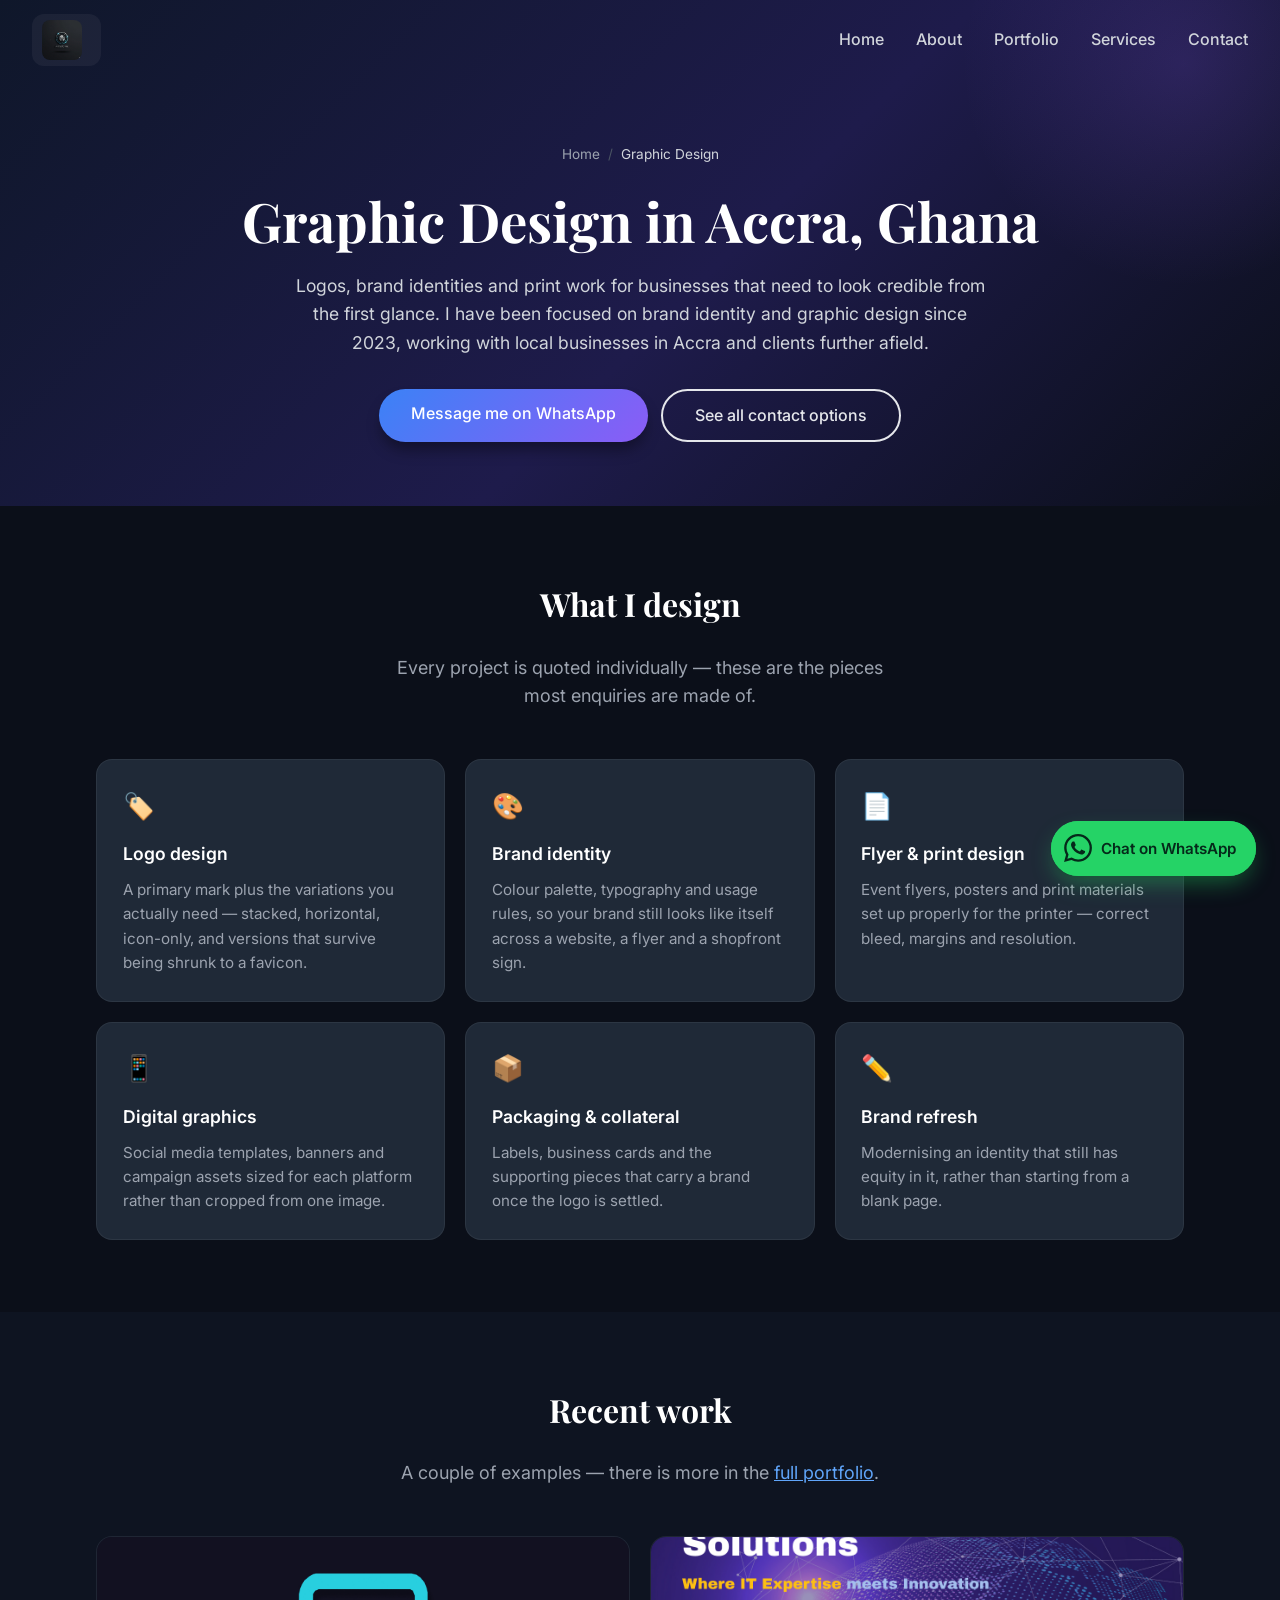
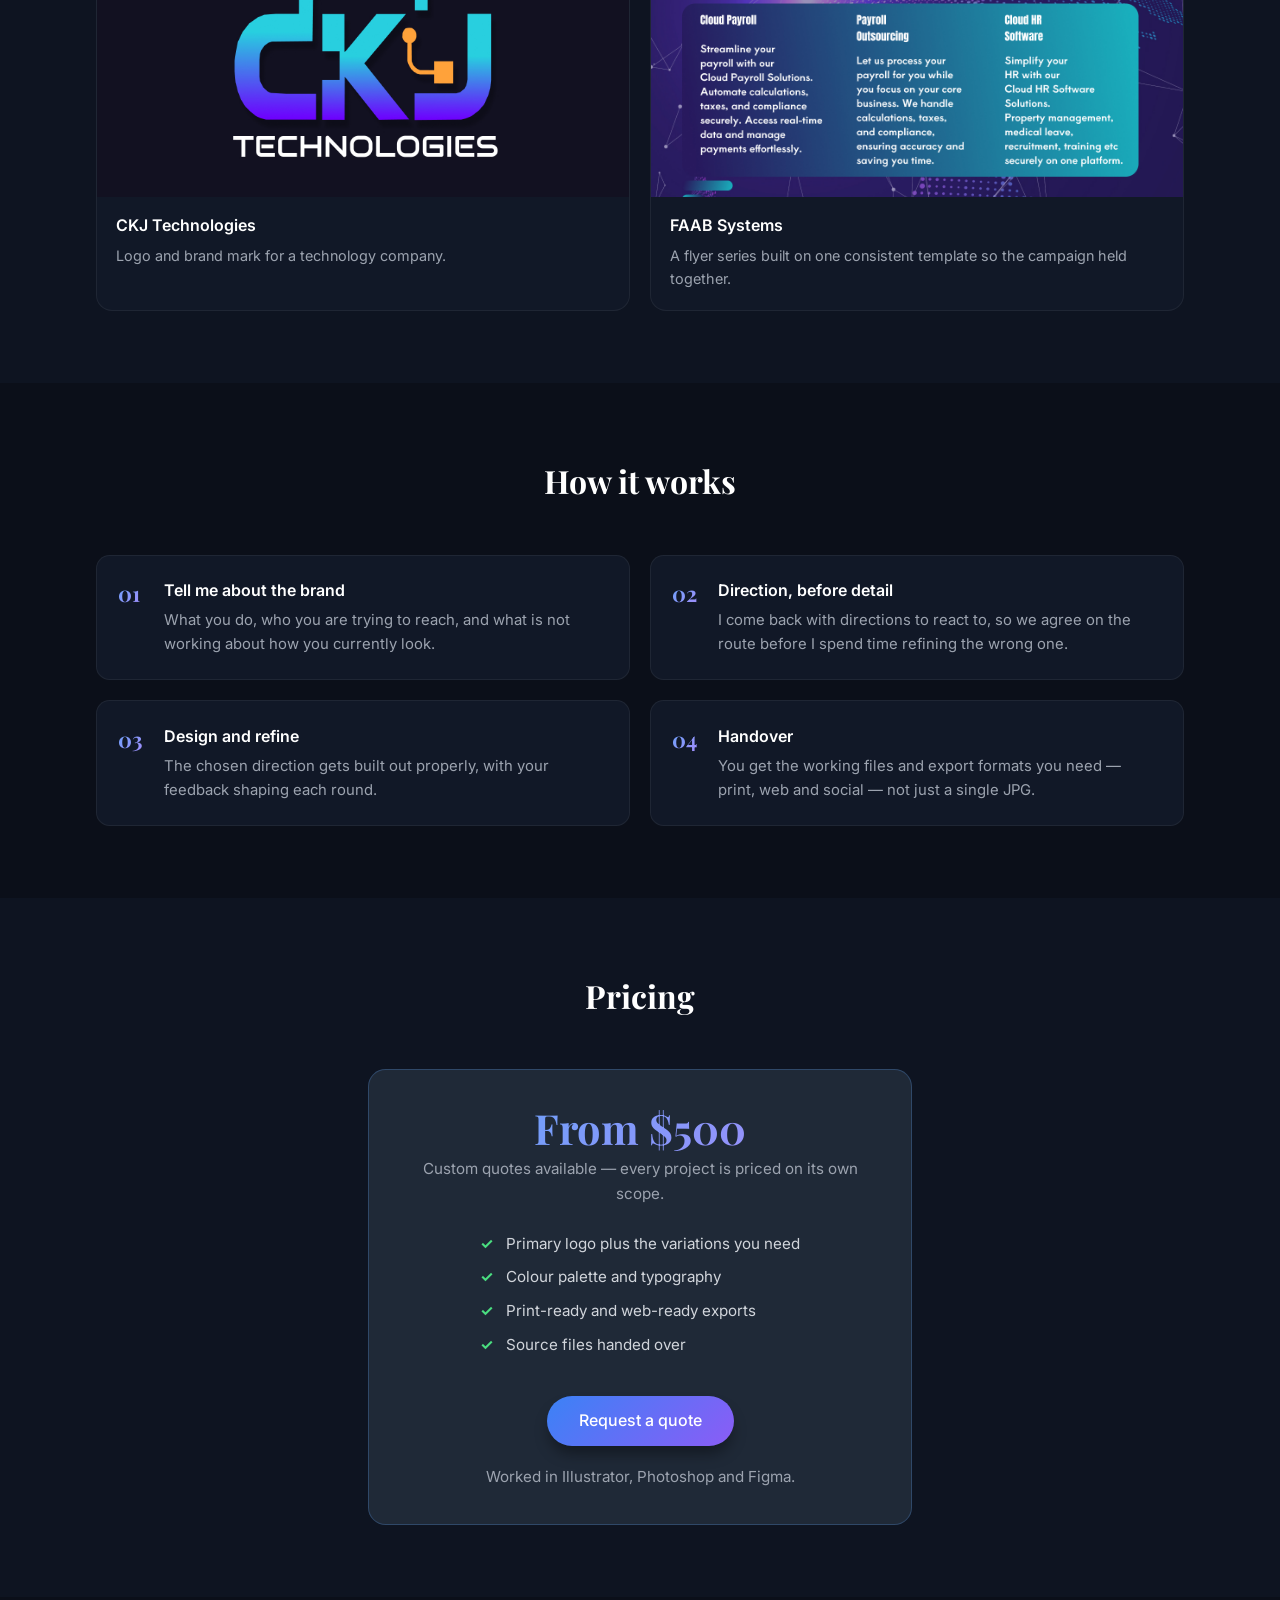
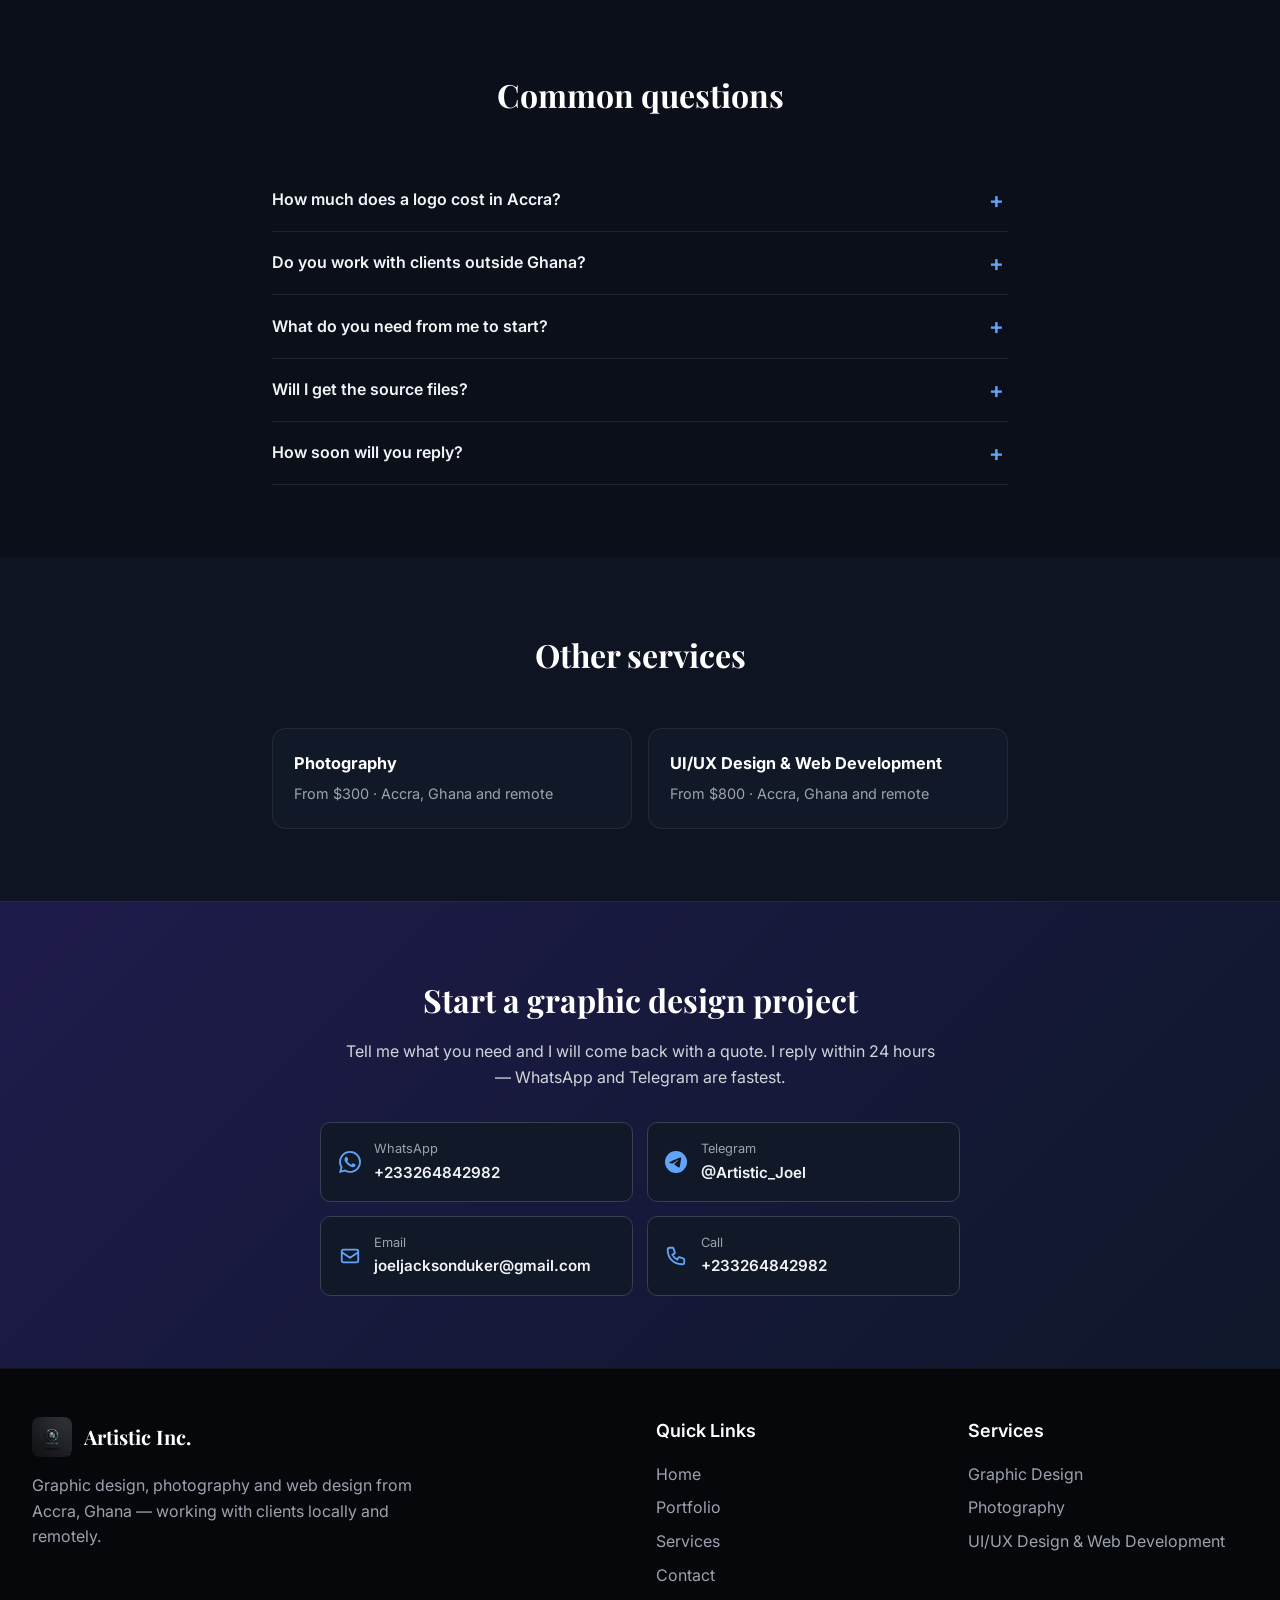
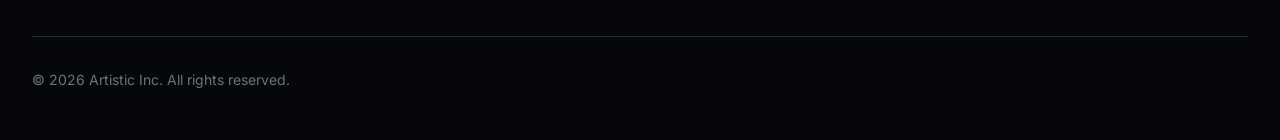
==== graphic-design/index.html @ 51132f39 "Add three service landing pages targeting Accra keywords A single page cannot rank for graphic desig" ====
<!DOCTYPE html>
<html lang="en">
<head>
    <meta charset="UTF-8">
    <meta name="viewport" content="width=device-width, initial-scale=1.0">

    <title>Graphic Designer in Accra, Ghana | Logos &amp; Branding | Artistic Inc.</title>
    <meta name="description" content="Freelance graphic designer in Accra, Ghana. Logo design, brand identity, flyers and digital graphics for businesses. From $500 with custom quotes. Message me on WhatsApp.">
    <meta name="keywords" content="graphic designer Accra, graphic design Ghana, logo design Accra, logo designer Ghana, brand identity Accra, branding agency Ghana, flyer design Accra, print design Ghana, business card design Accra, freelance graphic designer Ghana">
    <meta name="author" content="Joel Duker">
    <meta name="robots" content="index, follow, max-image-preview:large, max-snippet:-1">
    <link rel="canonical" href="https://arttistic.online/graphic-design/">

    <meta name="geo.region" content="GH-AA">
    <meta name="geo.placename" content="Accra, Ghana">
    <meta name="geo.position" content="5.6037;-0.1870">
    <meta name="ICBM" content="5.6037, -0.1870">
    <meta name="theme-color" content="#0f172a">

    <meta property="og:type" content="website">
    <meta property="og:url" content="https://arttistic.online/graphic-design/">
    <meta property="og:title" content="Graphic Designer in Accra, Ghana | Logos &amp; Branding | Artistic Inc.">
    <meta property="og:description" content="Freelance graphic designer in Accra, Ghana. Logo design, brand identity, flyers and digital graphics for businesses. From $500 with custom quotes. Message me on WhatsApp.">
    <meta property="og:image" content="https://arttistic.online/assets/img/CKJ%20Technologies_logo.jpg">
    <meta property="og:site_name" content="Artistic Inc.">
    <meta property="og:locale" content="en_GB">

    <meta name="twitter:card" content="summary_large_image">
    <meta name="twitter:title" content="Graphic Designer in Accra, Ghana | Logos &amp; Branding | Artistic Inc.">
    <meta name="twitter:description" content="Freelance graphic designer in Accra, Ghana. Logo design, brand identity, flyers and digital graphics for businesses. From $500 with custom quotes. Message me on WhatsApp.">
    <meta name="twitter:image" content="https://arttistic.online/assets/img/CKJ%20Technologies_logo.jpg">

    <link rel="icon" type="image/jpeg" href="../assets/img/artistic inc_logo.jpg">
    <link rel="apple-touch-icon" href="../assets/img/artistic inc_logo.jpg">

    <link rel="preconnect" href="https://fonts.googleapis.com">
    <link rel="preconnect" href="https://fonts.gstatic.com" crossorigin>
    <link href="https://fonts.googleapis.com/css2?family=Inter:wght@300;400;500;600;700&family=Playfair+Display:wght@400;500;600;700&display=swap" rel="stylesheet">
    <link rel="stylesheet" href="../css/style.css">
    <link rel="stylesheet" href="../css/service.css">

    <script type="application/ld+json">
{
  "@context": "https://schema.org",
  "@graph": [
    {
      "@type": "Service",
      "@id": "https://arttistic.online/graphic-design/#service",
      "name": "Graphic Design",
      "serviceType": "Graphic design, logo design and brand identity",
      "description": "Freelance graphic designer in Accra, Ghana. Logo design, brand identity, flyers and digital graphics for businesses. From $500 with custom quotes. Message me on WhatsApp.",
      "url": "https://arttistic.online/graphic-design/",
      "image": "https://arttistic.online/assets/img/CKJ%20Technologies_logo.jpg",
      "provider": {
        "@id": "https://arttistic.online/#business"
      },
      "areaServed": [
        {
          "@type": "City",
          "name": "Accra"
        },
        {
          "@type": "Country",
          "name": "Ghana"
        }
      ],
      "availableChannel": {
        "@type": "ServiceChannel",
        "serviceUrl": "https://arttistic.online/graphic-design/",
        "servicePhone": {
          "@type": "ContactPoint",
          "telephone": "+233264842982",
          "contactType": "sales"
        }
      },
      "offers": {
        "@type": "Offer",
        "priceCurrency": "USD",
        "price": "500",
        "priceSpecification": {
          "@type": "PriceSpecification",
          "priceCurrency": "USD",
          "minPrice": "500",
          "description": "Starting price; each project is quoted individually."
        },
        "availability": "https://schema.org/InStock",
        "seller": {
          "@id": "https://arttistic.online/#business"
        }
      }
    },
    {
      "@type": "BreadcrumbList",
      "@id": "https://arttistic.online/graphic-design/#breadcrumb",
      "itemListElement": [
        {
          "@type": "ListItem",
          "position": 1,
          "name": "Home",
          "item": "https://arttistic.online/"
        },
        {
          "@type": "ListItem",
          "position": 2,
          "name": "Graphic Design",
          "item": "https://arttistic.online/graphic-design/"
        }
      ]
    },
    {
      "@type": "FAQPage",
      "@id": "https://arttistic.online/graphic-design/#faq",
      "mainEntity": [
        {
          "@type": "Question",
          "name": "How much does a logo cost in Accra?",
          "acceptedAnswer": {
            "@type": "Answer",
            "text": "Graphic design work starts at $500, and I quote each project individually because a single logo and a full brand identity are very different jobs. Tell me what you need and I will give you a figure before any work starts."
          }
        },
        {
          "@type": "Question",
          "name": "Do you work with clients outside Ghana?",
          "acceptedAnswer": {
            "@type": "Answer",
            "text": "Yes. I am based in Accra and work remotely with clients anywhere — files, calls and feedback all happen online. Most of my communication happens over WhatsApp, Telegram or email."
          }
        },
        {
          "@type": "Question",
          "name": "What do you need from me to start?",
          "acceptedAnswer": {
            "@type": "Answer",
            "text": "A short description of your business, who your customers are, and any examples of work you like or dislike. If you have existing brand materials, send those too. We can talk it through over WhatsApp if writing it out is easier said than done."
          }
        },
        {
          "@type": "Question",
          "name": "Will I get the source files?",
          "acceptedAnswer": {
            "@type": "Answer",
            "text": "Yes. You receive the editable source files along with exports for print, web and social, so you are not locked into coming back to me for every small change."
          }
        },
        {
          "@type": "Question",
          "name": "How soon will you reply?",
          "acceptedAnswer": {
            "@type": "Answer",
            "text": "I reply to enquiries within 24 hours. For anything urgent, WhatsApp or Telegram reaches me faster than email."
          }
        }
      ]
    },
    {
      "@type": "WebPage",
      "@id": "https://arttistic.online/graphic-design/#webpage",
      "url": "https://arttistic.online/graphic-design/",
      "name": "Graphic Designer in Accra, Ghana | Logos & Branding | Artistic Inc.",
      "description": "Freelance graphic designer in Accra, Ghana. Logo design, brand identity, flyers and digital graphics for businesses. From $500 with custom quotes. Message me on WhatsApp.",
      "isPartOf": {
        "@id": "https://arttistic.online/#website"
      },
      "about": {
        "@id": "https://arttistic.online/graphic-design/#service"
      },
      "breadcrumb": {
        "@id": "https://arttistic.online/graphic-design/#breadcrumb"
      },
      "inLanguage": "en"
    }
  ]
}
    </script>
</head>

<body>
    <nav id="navbar" class="navbar">
        <div class="nav-container">
            <div class="nav-content">
                <a href="../" class="nav-logo" style="text-decoration: none;">
                    <div class="logo-icon">
                        <img src="../assets/img/artistic inc_logo.jpg" alt="Artistic Inc. logo - Joel Duker, designer and photographer in Accra" width="48" height="48">
                    </div>
                    <span class="logo-text"></span>
                </a>
                <div class="nav-links">
                    <a href="../" class="nav-link">Home</a>
                    <a href="../#about" class="nav-link">About</a>
                    <a href="../#portfolio" class="nav-link">Portfolio</a>
                    <a href="../#services" class="nav-link">Services</a>
                    <a href="../#contact" class="nav-link">Contact</a>
                </div>
                <button class="mobile-menu-btn" id="mobileMenuBtn" aria-label="Open menu">
                    <span class="hamburger-line"></span>
                    <span class="hamburger-line"></span>
                    <span class="hamburger-line"></span>
                </button>
            </div>
            <div class="mobile-menu" id="mobileMenu">
                <a href="../" class="mobile-nav-link">Home</a>
                <a href="../#about" class="mobile-nav-link">About</a>
                <a href="../#portfolio" class="mobile-nav-link">Portfolio</a>
                <a href="../#services" class="mobile-nav-link">Services</a>
                <a href="../#contact" class="mobile-nav-link">Contact</a>
            </div>
        </div>
    </nav>

    <header class="service-hero">
        <div class="service-hero-inner">
            <ol class="breadcrumb">
                <li><a href="../">Home</a></li>
                <li><span aria-current="page">Graphic Design</span></li>
            </ol>
            <h1>Graphic Design in Accra, Ghana</h1>
            <p class="service-lede">Logos, brand identities and print work for businesses that need to look credible from the first glance. I have been focused on brand identity and graphic design since 2023, working with local businesses in Accra and clients further afield.</p>
            <div class="service-hero-actions">
                <a class="btn-primary" href="https://wa.me/233264842982?text=Hi%20Joel%2C%20I%20saw%20your%20Graphic%20Design%20page%20and%20I%27d%20like%20to%20discuss%20a%20project." target="_blank" rel="noopener">Message me on WhatsApp</a>
                <a class="btn-secondary" href="../#contact">See all contact options</a>
            </div>
        </div>
    </header>

    <section class="service-section">
        <div class="service-inner">
            <div class="section-header">
                <h2 class="section-title">What I design</h2>
                <p class="section-description">Every project is quoted individually &mdash; these are the pieces most enquiries are made of.</p>
            </div>
            <div class="offer-grid">
                <div class="offer-card">
                    <span class="offer-icon" aria-hidden="true">🏷️</span>
                    <h3>Logo design</h3>
                    <p>A primary mark plus the variations you actually need — stacked, horizontal, icon-only, and versions that survive being shrunk to a favicon.</p>
                </div>
                <div class="offer-card">
                    <span class="offer-icon" aria-hidden="true">🎨</span>
                    <h3>Brand identity</h3>
                    <p>Colour palette, typography and usage rules, so your brand still looks like itself across a website, a flyer and a shopfront sign.</p>
                </div>
                <div class="offer-card">
                    <span class="offer-icon" aria-hidden="true">📄</span>
                    <h3>Flyer &amp; print design</h3>
                    <p>Event flyers, posters and print materials set up properly for the printer — correct bleed, margins and resolution.</p>
                </div>
                <div class="offer-card">
                    <span class="offer-icon" aria-hidden="true">📱</span>
                    <h3>Digital graphics</h3>
                    <p>Social media templates, banners and campaign assets sized for each platform rather than cropped from one image.</p>
                </div>
                <div class="offer-card">
                    <span class="offer-icon" aria-hidden="true">📦</span>
                    <h3>Packaging &amp; collateral</h3>
                    <p>Labels, business cards and the supporting pieces that carry a brand once the logo is settled.</p>
                </div>
                <div class="offer-card">
                    <span class="offer-icon" aria-hidden="true">✏️</span>
                    <h3>Brand refresh</h3>
                    <p>Modernising an identity that still has equity in it, rather than starting from a blank page.</p>
                </div>
            </div>
        </div>
    </section>

    <section class="service-section">
        <div class="service-inner">
            <div class="section-header">
                <h2 class="section-title">Recent work</h2>
                <p class="section-description">A couple of examples &mdash; there is more in the <a href="../#portfolio" style="color:#60a5fa;">full portfolio</a>.</p>
            </div>
            <div class="work-grid">
                <figure class="work-item">
                    <img src="../assets/img/CKJ%20Technologies_logo.jpg" alt="CKJ Technologies logo design - brand identity by Artistic Inc., Accra" loading="lazy" decoding="async">
                    <figcaption class="work-caption">
                        <h3>CKJ Technologies</h3>
                        <p>Logo and brand mark for a technology company.</p>
                    </figcaption>
                </figure>
                <figure class="work-item">
                    <img src="../assets/img/FAAB%20Systems%20Flyer%20-%2015.jpg" alt="FAAB Systems flyer design series - print and digital graphic design by Artistic Inc." loading="lazy" decoding="async">
                    <figcaption class="work-caption">
                        <h3>FAAB Systems</h3>
                        <p>A flyer series built on one consistent template so the campaign held together.</p>
                    </figcaption>
                </figure>
            </div>
        </div>
    </section>

    <section class="service-section">
        <div class="service-inner">
            <div class="section-header">
                <h2 class="section-title">How it works</h2>
            </div>
            <ol class="step-list">
                <li>
                    <h3>Tell me about the brand</h3>
                    <p>What you do, who you are trying to reach, and what is not working about how you currently look.</p>
                </li>
                <li>
                    <h3>Direction, before detail</h3>
                    <p>I come back with directions to react to, so we agree on the route before I spend time refining the wrong one.</p>
                </li>
                <li>
                    <h3>Design and refine</h3>
                    <p>The chosen direction gets built out properly, with your feedback shaping each round.</p>
                </li>
                <li>
                    <h3>Handover</h3>
                    <p>You get the working files and export formats you need — print, web and social — not just a single JPG.</p>
                </li>
            </ol>
        </div>
    </section>

    <section class="service-section">
        <div class="service-inner">
            <div class="section-header">
                <h2 class="section-title">Pricing</h2>
            </div>
            <div class="pricing-panel">
                <div class="pricing-amount">From $500</div>
                <p class="pricing-note">Custom quotes available &mdash; every project is priced on its own scope.</p>
                <ul class="pricing-includes">
                    <li>Primary logo plus the variations you need</li>
                    <li>Colour palette and typography</li>
                    <li>Print-ready and web-ready exports</li>
                    <li>Source files handed over</li>
                </ul>
                <div>
                    <a class="btn-primary" href="https://wa.me/233264842982?text=Hi%20Joel%2C%20I%20saw%20your%20Graphic%20Design%20page%20and%20I%27d%20like%20to%20discuss%20a%20project." target="_blank" rel="noopener" style="text-decoration:none; display:inline-block;">Request a quote</a>
                </div>
                <p class="pricing-note" style="margin-top:1.2rem;">Worked in Illustrator, Photoshop and Figma.</p>
            </div>
        </div>
    </section>

    <section class="service-section">
        <div class="service-inner">
            <div class="section-header">
                <h2 class="section-title">Common questions</h2>
            </div>
            <div class="faq-list">
                <details class="faq-item">
                    <summary>How much does a logo cost in Accra?</summary>
                    <div class="faq-answer">Graphic design work starts at $500, and I quote each project individually because a single logo and a full brand identity are very different jobs. Tell me what you need and I will give you a figure before any work starts.</div>
                </details>
                <details class="faq-item">
                    <summary>Do you work with clients outside Ghana?</summary>
                    <div class="faq-answer">Yes. I am based in Accra and work remotely with clients anywhere — files, calls and feedback all happen online. Most of my communication happens over WhatsApp, Telegram or email.</div>
                </details>
                <details class="faq-item">
                    <summary>What do you need from me to start?</summary>
                    <div class="faq-answer">A short description of your business, who your customers are, and any examples of work you like or dislike. If you have existing brand materials, send those too. We can talk it through over WhatsApp if writing it out is easier said than done.</div>
                </details>
                <details class="faq-item">
                    <summary>Will I get the source files?</summary>
                    <div class="faq-answer">Yes. You receive the editable source files along with exports for print, web and social, so you are not locked into coming back to me for every small change.</div>
                </details>
                <details class="faq-item">
                    <summary>How soon will you reply?</summary>
                    <div class="faq-answer">I reply to enquiries within 24 hours. For anything urgent, WhatsApp or Telegram reaches me faster than email.</div>
                </details>
            </div>
        </div>
    </section>

    <section class="service-section">
        <div class="service-inner">
            <div class="section-header">
                <h2 class="section-title">Other services</h2>
            </div>
            <div class="sibling-grid">
                <a class="sibling-card" href="../photography/">
                    <strong>Photography</strong>
                    <span>From $300 &middot; Accra, Ghana and remote</span>
                </a>
                <a class="sibling-card" href="../web-design/">
                    <strong>UI/UX Design & Web Development</strong>
                    <span>From $800 &middot; Accra, Ghana and remote</span>
                </a>
            </div>
        </div>
    </section>

    <section class="cta-band">
        <h2>Start a graphic design project</h2>
        <p>Tell me what you need and I will come back with a quote. I reply within 24 hours &mdash; WhatsApp and Telegram are fastest.</p>
        <div class="cta-methods">
            <a class="cta-method" href="https://wa.me/233264842982?text=Hi%20Joel%2C%20I%20saw%20your%20Graphic%20Design%20page%20and%20I%27d%20like%20to%20discuss%20a%20project." target="_blank" rel="noopener">
                <svg viewBox="0 0 24 24" fill="currentColor" aria-hidden="true"><path d="M17.472 14.382c-.297-.149-1.758-.867-2.03-.967-.273-.099-.471-.148-.67.15-.197.297-.767.966-.94 1.164-.173.199-.347.223-.644.075-.297-.15-1.255-.463-2.39-1.475-.883-.788-1.48-1.761-1.653-2.059-.173-.297-.018-.458.13-.606.134-.133.298-.347.446-.52.15-.174.2-.298.3-.497.099-.198.05-.371-.025-.52-.075-.149-.669-1.612-.916-2.207-.242-.579-.487-.5-.669-.51a12.8 12.8 0 0 0-.57-.01c-.198 0-.52.074-.792.372-.272.297-1.04 1.016-1.04 2.479 0 1.462 1.065 2.875 1.213 3.074.149.198 2.096 3.2 5.077 4.487.709.306 1.262.489 1.694.625.712.227 1.36.195 1.871.118.571-.085 1.758-.719 2.006-1.413.248-.694.248-1.289.173-1.413-.074-.124-.272-.198-.57-.347m-5.421 7.403h-.004a9.87 9.87 0 0 1-5.031-1.378l-.361-.214-3.741.982.998-3.648-.235-.374a9.86 9.86 0 0 1-1.51-5.26c.001-5.45 4.436-9.884 9.888-9.884a9.82 9.82 0 0 1 6.988 2.896 9.83 9.83 0 0 1 2.893 6.994c-.003 5.45-4.437 9.886-9.885 9.886m8.413-18.297A11.82 11.82 0 0 0 12.05 0C5.495 0 .16 5.335.157 11.892c0 2.096.547 4.142 1.588 5.945L.057 24l6.305-1.654a11.88 11.88 0 0 0 5.683 1.448h.005c6.554 0 11.89-5.335 11.893-11.893A11.82 11.82 0 0 0 20.465 3.49"/></svg>
                <div><span>WhatsApp</span><strong>+233264842982</strong></div>
            </a>
            <a class="cta-method" href="https://t.me/Artistic_Joel" target="_blank" rel="noopener">
                <svg viewBox="0 0 24 24" fill="currentColor" aria-hidden="true"><path d="M11.944 0A12 12 0 0 0 0 12a12 12 0 0 0 12 12 12 12 0 0 0 12-12A12 12 0 0 0 12 0a12 12 0 0 0-.056 0zm4.962 7.224c.1-.002.321.023.465.14a.506.506 0 0 1 .171.325c.016.093.036.306.02.472-.18 1.898-.962 6.502-1.36 8.627-.168.9-.499 1.201-.82 1.23-.696.065-1.225-.46-1.9-.902-1.056-.693-1.653-1.124-2.678-1.8-1.185-.78-.417-1.21.258-1.91.177-.184 3.247-2.977 3.307-3.23.007-.032.014-.15-.056-.212s-.174-.041-.249-.024c-.106.024-1.793 1.14-5.061 3.345-.48.33-.913.49-1.302.48-.428-.008-1.252-.241-1.865-.44-.752-.245-1.349-.374-1.297-.789.027-.216.325-.437.893-.663 3.498-1.524 5.83-2.529 6.998-3.014 3.332-1.386 4.025-1.627 4.476-1.635z"/></svg>
                <div><span>Telegram</span><strong>@Artistic_Joel</strong></div>
            </a>
            <a class="cta-method" href="mailto:joeljacksonduker@gmail.com?subject=Graphic%20Design%20enquiry">
                <svg viewBox="0 0 24 24" fill="none" stroke="currentColor" stroke-width="2" aria-hidden="true"><path stroke-linecap="round" stroke-linejoin="round" d="M3 8l9 6 9-6M5 19h14a2 2 0 002-2V7a2 2 0 00-2-2H5a2 2 0 00-2 2v10a2 2 0 002 2z"/></svg>
                <div><span>Email</span><strong>joeljacksonduker@gmail.com</strong></div>
            </a>
            <a class="cta-method" href="tel:+233264842982">
                <svg viewBox="0 0 24 24" fill="none" stroke="currentColor" stroke-width="2" aria-hidden="true"><path stroke-linecap="round" stroke-linejoin="round" d="M3 5a2 2 0 012-2h3.28a1 1 0 01.948.684l1.498 4.493a1 1 0 01-.502 1.21l-2.257 1.13a11.042 11.042 0 005.516 5.516l1.13-2.257a1 1 0 011.21-.502l4.493 1.498a1 1 0 01.684.949V19a2 2 0 01-2 2h-1C9.716 21 3 14.284 3 6V5z"/></svg>
                <div><span>Call</span><strong>+233264842982</strong></div>
            </a>
        </div>
    </section>

    <footer class="footer">
        <div class="footer-container">
            <div class="footer-grid">
                <div class="footer-brand">
                    <div class="footer-logo">
                        <div class="logo-icon">
                            <img src="../assets/img/artistic inc_logo.jpg" alt="Artistic Inc. logo - Joel Duker, designer and photographer in Accra" width="48" height="48">
                        </div>
                        <span class="logo-text">Artistic Inc.</span>
                    </div>
                    <p class="footer-description">
                        Graphic design, photography and web design from Accra, Ghana &mdash; working with clients locally and remotely.
                    </p>
                </div>
                <div class="footer-column">
                    <h3 class="footer-title">Quick Links</h3>
                    <div class="footer-links">
                        <a href="../" class="footer-link">Home</a>
                        <a href="../#portfolio" class="footer-link">Portfolio</a>
                        <a href="../#services" class="footer-link">Services</a>
                        <a href="../#contact" class="footer-link">Contact</a>
                    </div>
                </div>
                <div class="footer-column">
                    <h3 class="footer-title">Services</h3>
                    <div class="footer-links">
                        <a href="../graphic-design/" class="footer-link">Graphic Design</a>
                        <a href="../photography/" class="footer-link">Photography</a>
                        <a href="../web-design/" class="footer-link">UI/UX Design & Web Development</a>
                    </div>
                </div>
            </div>
            <div class="footer-bottom" style="position: relative;">
                <div class="footer-copyright">
                    &copy; <span id="currentYear"></span> Artistic Inc. All rights reserved.
                </div>
                <button id="backToTopBtn" class="back-to-top" aria-label="Back to top">
                    <svg width="24" height="24" fill="none" stroke="currentColor" stroke-width="2" viewBox="0 0 24 24"><path stroke-linecap="round" stroke-linejoin="round" d="M5 15l7-7 7 7"/></svg>
                    <span>Back to Top</span>
                </button>
            </div>
        </div>
    </footer>

    <script src="../js/script.js"></script>

    <!-- Floating WhatsApp enquiry button -->
    <a class="whatsapp-fab"
       href="https://wa.me/233264842982?text=Hi%20Joel%2C%20I%20saw%20your%20Graphic%20Design%20page%20and%20I%27d%20like%20to%20discuss%20a%20project."
       target="_blank" rel="noopener"
       aria-label="Chat with Joel on WhatsApp about a project">
        <svg viewBox="0 0 24 24" fill="currentColor" aria-hidden="true" focusable="false">
            <path d="M17.472 14.382c-.297-.149-1.758-.867-2.03-.967-.273-.099-.471-.148-.67.15-.197.297-.767.966-.94 1.164-.173.199-.347.223-.644.075-.297-.15-1.255-.463-2.39-1.475-.883-.788-1.48-1.761-1.653-2.059-.173-.297-.018-.458.13-.606.134-.133.298-.347.446-.52.15-.174.2-.298.3-.497.099-.198.05-.371-.025-.52-.075-.149-.669-1.612-.916-2.207-.242-.579-.487-.5-.669-.51a12.8 12.8 0 0 0-.57-.01c-.198 0-.52.074-.792.372-.272.297-1.04 1.016-1.04 2.479 0 1.462 1.065 2.875 1.213 3.074.149.198 2.096 3.2 5.077 4.487.709.306 1.262.489 1.694.625.712.227 1.36.195 1.871.118.571-.085 1.758-.719 2.006-1.413.248-.694.248-1.289.173-1.413-.074-.124-.272-.198-.57-.347m-5.421 7.403h-.004a9.87 9.87 0 0 1-5.031-1.378l-.361-.214-3.741.982.998-3.648-.235-.374a9.86 9.86 0 0 1-1.51-5.26c.001-5.45 4.436-9.884 9.888-9.884a9.82 9.82 0 0 1 6.988 2.896 9.83 9.83 0 0 1 2.893 6.994c-.003 5.45-4.437 9.886-9.885 9.886m8.413-18.297A11.82 11.82 0 0 0 12.05 0C5.495 0 .16 5.335.157 11.892c0 2.096.547 4.142 1.588 5.945L.057 24l6.305-1.654a11.88 11.88 0 0 0 5.683 1.448h.005c6.554 0 11.89-5.335 11.893-11.893A11.82 11.82 0 0 0 20.465 3.49"/>
        </svg>
        <span class="whatsapp-fab-label">Chat on WhatsApp</span>
    </a>
</body>
</html>
---- css/style.css ----
/* Reset and Base Styles */
* {
    margin: 0;
    padding: 0;
    box-sizing: border-box;
}

html {
    scroll-behavior: smooth;
}

body {
    font-family: 'Inter', sans-serif;
    line-height: 1.6;
    color: #f3f4f6; /* Light gray text for dark mode */
    background-color: #0b0f19; /* Deep dark blue/gray base */
}

/* Typography */
.font-playfair {
    font-family: 'Playfair Display', serif;
}

/* Utility Classes */
.text-gradient {
    background: linear-gradient(135deg, #60a5fa, #a78bfa); /* Slightly brightened for dark mode */
    -webkit-background-clip: text;
    -webkit-text-fill-color: transparent;
    background-clip: text;
}

.highlight-blue {
    font-weight: 600;
    color: #60a5fa;
}

.highlight-purple {
    font-weight: 600;
    color: #a78bfa;
}

.highlight-indigo {
    font-weight: 600;
    color: #818cf8;
}

/* Buttons */
.btn-primary {
    background: linear-gradient(135deg, #3b82f6, #8b5cf6);
    color: white;
    padding: 12px 32px;
    border-radius: 9999px;
    font-weight: 500;
    border: none;
    cursor: pointer;
    transition: all 0.3s ease;
    box-shadow: 0 10px 15px -3px rgba(0, 0, 0, 0.4);
    text-decoration: none;
    display: inline-block;
    text-align: center;
}

.btn-primary:hover {
    background: linear-gradient(135deg, #60a5fa, #a78bfa);
    transform: scale(1.05);
    box-shadow: 0 20px 25px -5px rgba(59, 130, 246, 0.3); /* Colored glowing shadow */
}

.btn-secondary {
    border: 2px solid #e5e7eb;
    color: #e5e7eb;
    padding: 12px 32px;
    border-radius: 9999px;
    font-weight: 500;
    background: transparent;
    cursor: pointer;
    transition: all 0.3s ease;
    text-decoration: none;
    display: inline-block;
    text-align: center;
}

.btn-secondary:hover {
    background: #e5e7eb;
    color: #0b0f19;
}

.full-width {
    width: 100%;
}

/* Containers */
.section-container {
    max-width: 1280px;
    margin: 0 auto;
    padding: 0 1rem;
}

@media (min-width: 768px) {
    .section-container { padding: 0 1.5rem; }
}
@media (min-width: 1024px) {
    .section-container { padding: 0 2rem; }
}

/* Section Headers */
.section-header {
    text-align: center;
    margin-bottom: 4rem;
    animation: fadeIn 0.6s ease-out;
}

.section-title {
    font-family: 'Playfair Display', serif;
    font-weight: 700;
    font-size: 2.5rem;
    margin-bottom: 1.5rem;
    color: #ffffff;
}

@media (min-width: 768px) {
    .section-title { font-size: 3rem; }
}

.section-description {
    font-size: 1.125rem;
    color: #9ca3af;
    max-width: 32rem;
    margin: 0 auto;
}

/* Navigation */
.navbar {
    position: fixed;
    top: 0;
    left: 0;
    right: 0;
    z-index: 9999;
    transition: all 0.3s ease;
    background: transparent;
}

.navbar.scrolled {
    background: rgba(11, 15, 25, 0.95); /* Dark frosted glass */
    backdrop-filter: blur(10px);
    -webkit-backdrop-filter: blur(10px);
    border-bottom: 1px solid rgba(255, 255, 255, 0.05);
    box-shadow: 0 10px 15px -3px rgba(0, 0, 0, 0.5);
}

.nav-container {
    max-width: 1280px;
    margin: 0 auto;
    padding: 0 1rem;
    position: relative;
}

@media (min-width: 768px) {
    .nav-container { padding: 0 1.5rem; }
}
@media (min-width: 1024px) {
    .nav-container { padding: 0 2rem; }
}

.nav-content {
    display: flex;
    align-items: center;
    justify-content: space-between;
    height: 5rem;
}

/* Logo */
.nav-logo {
    display: flex;
    align-items: center;
    gap: 0.6rem;
    padding: 0.35rem 0.6rem;
    border-radius: 12px;
    background: rgba(255, 255, 255, 0.05); /* Subtle dark mode logo container */
    z-index: 10000;
}

.logo-icon {
    width: 2.5rem;
    height: 2.5rem;
    background: linear-gradient(135deg, #3b82f6, #8b5cf6);
    border-radius: 0.5rem;
    display: flex;
    align-items: center;
    justify-content: center;
    overflow: hidden;
}

.logo-icon img {
    width: 100%;
    height: 100%;
    object-fit: cover;
}

.logo-text {
    font-family: 'Playfair Display', serif;
    font-weight: 700;
    font-size: 1.25rem;
    color: #ffffff;
    white-space: nowrap;
}

.nav-links {
    display: none;
    align-items: center;
    gap: 2rem;
}

@media (min-width: 768px) {
    .nav-links { display: flex; }
}

.nav-link {
    color: #d1d5db;
    font-weight: 500;
    text-decoration: none;
    position: relative;
    transition: color 0.3s ease;
}

.nav-link:hover { color: #60a5fa; }

.nav-link::after {
    content: '';
    position: absolute;
    bottom: -0.25rem;
    left: 0;
    width: 0;
    height: 0.125rem;
    background: linear-gradient(135deg, #3b82f6, #8b5cf6);
    transition: width 0.3s ease;
}

.nav-link:hover::after { width: 100%; }

/* Mobile Menu Button */
.mobile-menu-btn {
    display: flex;
    flex-direction: column;
    justify-content: center;
    align-items: center;
    width: 3rem;
    height: 3rem;
    background: rgba(31, 41, 55, 0.8); /* Dark button */
    border-radius: 0.5rem;
    border: 1px solid rgba(255, 255, 255, 0.1);
    cursor: pointer;
    padding: 0;
    z-index: 10000;
}

@media (min-width: 768px) {
    .mobile-menu-btn { display: none; }
}

.hamburger-line {
    display: block;
    width: 1.5rem;
    height: 0.15rem;
    background: #ffffff; /* White hamburger lines */
    transition: all 0.3s ease;
    margin: 0.2rem 0;
    border-radius: 4px;
}

.mobile-menu-btn.active .hamburger-line:nth-child(1) { transform: rotate(45deg) translate(0.3rem, 0.3rem); }
.mobile-menu-btn.active .hamburger-line:nth-child(2) { opacity: 0; }
.mobile-menu-btn.active .hamburger-line:nth-child(3) { transform: rotate(-45deg) translate(0.3rem, -0.3rem); }

/* Mobile Menu Dropdown */
.mobile-menu {
    display: none;
    position: absolute;
    top: 100%; 
    left: 1rem;
    right: 1rem;
    z-index: 9990;
    padding: 0.5rem 0;
    background: #1f2937; /* Dark dropdown box */
    border-radius: 0.5rem;
    box-shadow: 0 20px 25px -5px rgba(0, 0, 0, 0.5);
    border: 1px solid #374151;
}

.mobile-menu.active {
    display: flex;
    flex-direction: column;
}

.mobile-nav-link {
    display: block;
    width: 100%;
    text-align: center;
    padding: 1.2rem 1rem; 
    color: #f3f4f6;
    text-decoration: none;
    font-weight: 600;
    font-size: 1.1rem;
    transition: all 0.3s ease;
    border-bottom: 1px solid #374151;
}

.mobile-nav-link:last-child { border-bottom: none; }
.mobile-nav-link:hover {
    color: #60a5fa;
    background: rgba(59, 130, 246, 0.1);
}

/* Hero Section */
.hero-section {
    min-height: 100vh;
    display: flex;
    align-items: center;
    justify-content: center;
    position: relative;
    overflow: hidden;
    /* Clear the fixed navbar so the badge is not hidden behind it */
    padding: 6rem 1rem 3rem;
}

/* Darkened Gradient Background */
.hero-bg {
    position: absolute;
    inset: 0;
    background: linear-gradient(135deg, #0f172a 0%, #1e1b4b 50%, #0b0f19 100%);
}

.hero-decoration {
    position: absolute;
    width: 18rem;
    height: 18rem;
    border-radius: 50%;
    mix-blend-mode: screen; /* Changed to screen for dark mode */
    filter: blur(50px);
    opacity: 0.15;
    animation: pulse 4s cubic-bezier(0.4, 0, 0.6, 1) infinite;
}

.hero-decoration-1 {
    top: 5rem;
    left: 2.5rem;
    background: #3b82f6;
}

.hero-decoration-2 {
    bottom: 5rem;
    right: 2.5rem;
    background: #8b5cf6;
}

.hero-container {
    max-width: 1280px;
    margin: 0 auto;
    padding: 0 1rem;
    text-align: center;
    position: relative;
    z-index: 10;
}

@media (min-width: 768px) {
    .hero-container { padding: 0 1.5rem; }
}
@media (min-width: 1024px) {
    .hero-container { padding: 0 2rem; }
}

.hero-content {
    animation: fadeIn 0.8s ease-out;
}

.hero-title {
    font-family: 'Playfair Display', serif;
    font-weight: 700;
    font-size: 2.5rem;
    margin-bottom: 1.5rem;
    color: #ffffff;
    line-height: 1.1;
}

@media (min-width: 768px) {
    .hero-title { font-size: 4.5rem; }
}
@media (min-width: 1024px) {
    .hero-title { font-size: 6rem; }
}

.hero-description {
    font-size: 1.125rem;
    color: #d1d5db; /* Light gray */
    margin-bottom: 2rem;
    max-width: 48rem;
    margin-left: auto;
    margin-right: auto;
    line-height: 1.6;
}

@media (min-width: 768px) {
    .hero-description { font-size: 1.5rem; }
}

.hero-buttons {
    display: flex;
    flex-direction: column;
    gap: 1rem;
    justify-content: center;
    align-items: center;
}

@media (min-width: 640px) {
    .hero-buttons { flex-direction: row; }
}

.scroll-indicator {
    position: absolute;
    bottom: 2rem;
    left: 50%;
    transform: translateX(-50%);
    animation: bounce 2s infinite;
}

.scroll-indicator-inner {
    width: 1.5rem;
    height: 2.5rem;
    border: 2px solid #6b7280;
    border-radius: 9999px;
    display: flex;
    justify-content: center;
}

.scroll-indicator-dot {
    width: 0.25rem;
    height: 0.75rem;
    background: #6b7280;
    border-radius: 9999px;
    margin-top: 0.5rem;
    animation: pulse 2s infinite;
}

/* Portfolio Section */
.portfolio-section {
    padding: 5rem 0;
    background: #111827; /* Alternate dark color */
}

.portfolio-filters {
    display: flex;
    flex-wrap: wrap;
    justify-content: center;
    gap: 1rem;
    margin-bottom: 3rem;
}

.filter-btn {
    padding: 0.75rem 1.5rem;
    border-radius: 9999px;
    font-weight: 500;
    transition: all 0.3s ease;
    cursor: pointer;
    border: 1px solid #374151; /* Dark border */
    background: #1f2937;       /* Dark button */
    color: #d1d5db;
}

.filter-btn:hover,
.filter-btn.active {
    background: linear-gradient(135deg, #3b82f6, #8b5cf6);
    color: white;
    border-color: transparent;
    box-shadow: 0 10px 15px -3px rgba(0, 0, 0, 0.4);
}

.portfolio-grid {
    display: grid;
    grid-template-columns: 1fr;
    gap: 2rem;
}

@media (min-width: 768px) {
    .portfolio-grid { grid-template-columns: repeat(2, 1fr); }
}
@media (min-width: 1024px) {
    .portfolio-grid { grid-template-columns: repeat(3, 1fr); }
}

.portfolio-item {
    background: #1f2937; /* Dark card */
    border-radius: 1rem;
    box-shadow: 0 10px 15px -3px rgba(0, 0, 0, 0.4);
    overflow: hidden;
    transition: all 0.5s ease;
    animation: scaleIn 0.6s ease-out;
    position: relative;
    border: 1px solid rgba(255, 255, 255, 0.05); /* Subtle border edge */
}

.portfolio-item:hover {
    transform: translateY(-0.5rem);
    box-shadow: 0 25px 50px -12px rgba(0, 0, 0, 0.7);
}

.portfolio-image {
    position: relative;
    overflow: hidden;
}

.portfolio-image img {
    width: 100%;
    height: 16rem;
    object-fit: cover;
    transition: transform 0.7s ease;
}

.portfolio-item:hover .portfolio-image img {
    transform: scale(1.1);
}

.portfolio-overlay {
    position: absolute;
    inset: 0;
    background: linear-gradient(135deg, rgba(59, 130, 246, 0.9), rgba(139, 92, 246, 0.9));
    display: flex;
    align-items: center;
    justify-content: center;
    opacity: 0;
    transition: opacity 0.3s ease;
}

.portfolio-item:hover .portfolio-overlay {
    opacity: 1;
}

.portfolio-btn {
    color: white;
    border: 2px solid white;
    padding: 0.5rem 1.5rem;
    border-radius: 9999px;
    font-weight: 500;
    background: transparent;
    cursor: pointer;
    transition: all 0.3s ease;
}

.portfolio-btn:hover {
    background: white;
    color: #3b82f6;
}

.portfolio-badge {
    position: absolute;
    top: 1rem;
    left: 1rem;
    padding: 0.25rem 0.75rem;
    background: rgba(17, 24, 39, 0.85); /* Dark pill */
    backdrop-filter: blur(4px);
    border-radius: 9999px;
    font-size: 0.875rem;
    font-weight: 500;
    color: #f3f4f6;
    border: 1px solid rgba(255, 255, 255, 0.1);
}

.portfolio-content {
    padding: 1.5rem;
}

.portfolio-title {
    font-weight: 600;
    font-size: 1.25rem;
    margin-bottom: 0.5rem;
    color: #ffffff;
    transition: color 0.3s ease;
}

.portfolio-item:hover .portfolio-title {
    color: #60a5fa;
}

.portfolio-description {
    color: #9ca3af;
    line-height: 1.6;
}

/* Services Section */
.services-section {
    padding: 5rem 0;
    background: #0b0f19; /* Main background color */
}

.services-grid {
    display: grid;
    grid-template-columns: 1fr;
    gap: 2rem;
    margin-bottom: 3rem;
}

@media (min-width: 768px) {
    .services-grid { grid-template-columns: repeat(3, 1fr); }
}

.service-card {
    background: #1f2937; /* Dark card */
    border-radius: 1rem;
    box-shadow: 0 10px 15px -3px rgba(0, 0, 0, 0.4);
    border: 1px solid rgba(255, 255, 255, 0.05);
    transition: all 0.5s ease;
    position: relative;
    animation: slideUp 0.6s ease-out;
}

.service-card:hover {
    transform: translateY(-0.5rem);
    box-shadow: 0 25px 50px -12px rgba(0, 0, 0, 0.7);
}

.service-card.popular {
    border: 2px solid #3b82f6;
    transform: scale(1.05);
    background: #111827; /* Slightly darker to contrast border */
}

.popular-badge {
    position: absolute;
    top: -1rem;
    left: 50%;
    transform: translateX(-50%);
    background: linear-gradient(135deg, #3b82f6, #8b5cf6);
    color: white;
    padding: 0.5rem 1rem;
    border-radius: 9999px;
    font-size: 0.875rem;
    font-weight: 500;
    box-shadow: 0 4px 6px rgba(0, 0, 0, 0.3);
}

.service-content {
    padding: 2rem;
}

.service-title {
    font-family: 'Playfair Display', serif;
    font-weight: 700;
    font-size: 1.5rem;
    margin-bottom: 1rem;
    color: #ffffff;
}

.service-description {
    color: #9ca3af;
    margin-bottom: 1.5rem;
    line-height: 1.6;
}

.service-price {
    margin-bottom: 1.5rem;
}

.price {
    font-size: 1.875rem;
    font-weight: 700;
    color: #ffffff;
    margin-bottom: 0.5rem;
}

.price-note {
    font-size: 0.875rem;
    color: #6b7280;
}

.service-features {
    list-style: none;
    margin-bottom: 2rem;
}

.service-features li {
    display: flex;
    align-items: center;
    color: #d1d5db;
    margin-bottom: 0.75rem;
}

.service-features li::before {
    content: '✓';
    color: #34d399; /* Brighter green for dark mode */
    font-weight: bold;
    margin-right: 0.75rem;
    width: 1.25rem;
    height: 1.25rem;
    display: flex;
    align-items: center;
    justify-content: center;
}

.service-btn { width: 100%; }
.services-cta { text-align: center; }
.services-cta p { color: #9ca3af; margin-bottom: 1.5rem; }

/* Skills Section */
.skills-section {
    padding: 5rem 0;
    background: #111827; /* Alternate dark background to split the page nicely */
}

.skills-grid {
    display: grid;
    grid-template-columns: 1fr;
    gap: 1.5rem;
}

@media (min-width: 640px) {
    .skills-grid { grid-template-columns: repeat(2, 1fr); }
}

@media (min-width: 1024px) {
    .skills-grid { grid-template-columns: repeat(4, 1fr); }
}

.skill-card {
    background: #1f2937; /* Dark card */
    border-radius: 1rem;
    padding: 2rem 1.5rem;
    border: 1px solid rgba(255, 255, 255, 0.05);
    transition: all 0.3s ease;
    animation: slideUp 0.6s ease-out;
}

.skill-card:hover {
    transform: translateY(-5px);
    box-shadow: 0 10px 20px rgba(0, 0, 0, 0.4);
    border-color: rgba(96, 165, 250, 0.3); /* Subtle blue glow on hover */
}

.skill-card-title {
    color: #ffffff;
    font-size: 1.125rem;
    font-weight: 600;
    margin-bottom: 1.25rem;
}

.skill-tags {
    display: flex;
    flex-wrap: wrap;
    gap: 0.6rem;
}

.skill-tag {
    background: #111827; /* Inner dark pill */
    color: #d1d5db;
    border: 1px solid #374151;
    padding: 0.4rem 0.8rem;
    border-radius: 0.5rem;
    font-size: 0.85rem;
    font-weight: 500;
    transition: all 0.3s ease;
}

.skill-card:hover .skill-tag {
    border-color: #4b5563; /* Pills light up slightly on card hover */
}

/* Reviews Section */
.reviews-section {
    padding: 5rem 0;
    background: #0b0f19; /* Main background color */
}

.reviews-grid {
    display: grid;
    grid-template-columns: 1fr;
    gap: 2rem;
}

@media (min-width: 768px) {
    .reviews-grid { grid-template-columns: repeat(2, 1fr); }
}

@media (min-width: 1024px) {
    .reviews-grid { grid-template-columns: repeat(3, 1fr); }
}

.review-card {
    background: #1f2937; /* Dark card */
    border-radius: 1rem;
    padding: 2rem;
    border: 1px solid rgba(255, 255, 255, 0.05);
    position: relative;
    transition: all 0.3s ease;
    animation: slideUp 0.6s ease-out;
    overflow: hidden; /* Keeps the giant quote mark contained */
}

.review-card:hover {
    transform: translateY(-5px);
    box-shadow: 0 15px 30px rgba(0, 0, 0, 0.4);
}

.review-stars {
    color: #f59e0b; /* Gold/Orange Stars */
    font-size: 1.25rem;
    margin-bottom: 1.5rem;
    letter-spacing: 2px;
}

.review-header {
    display: flex;
    align-items: center;
    gap: 1rem;
    margin-bottom: 1.5rem;
    position: relative;
    z-index: 2; /* Keeps text above the quote watermark */
}

.reviewer-img {
    width: 3rem;
    height: 3rem;
    border-radius: 50%;
    object-fit: cover;
}

.reviewer-info {
    display: flex;
    flex-direction: column;
}

.reviewer-name {
    color: #ffffff;
    font-weight: 600;
    font-size: 1rem;
}

.reviewer-role {
    color: #9ca3af;
    font-size: 0.85rem;
}

.quote-icon {
    position: absolute;
    right: 0rem;
    top: -1rem;
    font-size: 6rem;
    color: #3b82f6; 
    opacity: 0.1; /* Faded watermark style */
    font-family: 'Playfair Display', serif;
    line-height: 1;
    z-index: 1;
}

.review-text {
    color: #d1d5db;
    font-size: 0.95rem;
    line-height: 1.6;
    position: relative;
    z-index: 2;
}

/* Contact Section */
.contact-section {
    padding: 5rem 0;
    background: #111827; /* Alternate background */
}

.contact-grid {
    display: grid;
    grid-template-columns: 1fr;
    gap: 3rem;
}

@media (min-width: 1024px) {
    .contact-grid { grid-template-columns: repeat(2, 1fr); }
}

.contact-form-container,
.contact-info-container {
    animation: slideUp 0.6s ease-out;
}

.contact-info-container {
    animation-delay: 0.2s;
}

.contact-card {
    background: #1f2937;
    border-radius: 1rem;
    box-shadow: 0 10px 15px -3px rgba(0, 0, 0, 0.4);
    border: 1px solid rgba(255, 255, 255, 0.05);
    padding: 2rem;
}

.contact-card-title {
    font-family: 'Playfair Display', serif;
    font-weight: 700;
    font-size: 1.5rem;
    margin-bottom: 1.5rem;
    color: #ffffff;
}

.contact-form {
    display: flex;
    flex-direction: column;
    gap: 1.5rem;
}

.form-row {
    display: grid;
    grid-template-columns: 1fr;
    gap: 1rem;
}

@media (min-width: 768px) {
    .form-row { grid-template-columns: repeat(2, 1fr); }
}

.form-group {
    display: flex;
    flex-direction: column;
}

.form-group label {
    font-size: 0.875rem;
    font-weight: 500;
    color: #d1d5db;
    margin-bottom: 0.5rem;
}

.form-group input,
.form-group textarea {
    width: 100%;
    padding: 0.75rem 1rem;
    background: #111827; /* Darker inputs */
    border: 1px solid #374151; /* Dark border */
    color: #ffffff;
    border-radius: 0.5rem;
    transition: all 0.3s ease;
    font-size: 1rem;
}

/* Ensure placeholder text is readable */
.form-group input::placeholder, 
.form-group textarea::placeholder {
    color: #6b7280;
}

.form-group input:focus,
.form-group textarea:focus {
    outline: none;
    border-color: #3b82f6;
    box-shadow: 0 0 0 3px rgba(59, 130, 246, 0.2);
}

.form-group textarea {
    resize: none;
    height: 8rem;
}

.contact-intro {
    color: #9ca3af;
    margin-bottom: 2rem;
    line-height: 1.6;
}

.contact-methods {
    display: flex;
    flex-direction: column;
    gap: 1.5rem;
    margin-bottom: 2rem;
}

.contact-method {
    display: flex;
    align-items: center;
    padding: 1rem;
    background: #111827;
    border-radius: 0.5rem;
    border: 1px solid #374151;
    transition: all 0.3s ease;
    text-decoration: none;
    color: inherit;
}

.contact-method:hover {
    background: #1f2937;
    border-color: #60a5fa; /* Glow border on hover */
}

.contact-icon {
    width: 3rem;
    height: 3rem;
    flex-shrink: 0;
    background: linear-gradient(135deg, #3b82f6, #8b5cf6);
    color: white;
    border-radius: 0.5rem;
    display: flex;
    align-items: center;
    justify-content: center;
    margin-right: 1rem;
    transition: transform 0.3s ease;
}

.contact-method:hover .contact-icon {
    transform: scale(1.1);
}

.contact-details {
    flex: 1;
    min-width: 0;
}

.contact-name {
    font-weight: 500;
    color: #ffffff;
    margin-bottom: 0.25rem;
    transition: color 0.3s ease;
}

.contact-method:hover .contact-name {
    color: #60a5fa;
}

.contact-value {
    color: #9ca3af;
    font-size: 0.875rem;
    word-break: break-word; 
}

.response-time {
    padding: 1.5rem;
    background: rgba(59, 130, 246, 0.05); /* Tinted dark background */
    border: 1px solid rgba(59, 130, 246, 0.2);
    border-radius: 0.5rem;
}

.response-time h4 {
    font-weight: 600;
    color: #ffffff;
    margin-bottom: 0.5rem;
}

.response-time p {
    color: #9ca3af;
    font-size: 0.875rem;
    line-height: 1.5;
}

/* Footer */
.footer {
    background: #05070a; /* Deepest black for footer */
    color: white;
    padding: 3rem 0;
    border-top: 1px solid rgba(255, 255, 255, 0.05);
}

.footer-container {
    max-width: 1280px;
    margin: 0 auto;
    padding: 0 1rem;
}

@media (min-width: 768px) {
    .footer-container { padding: 0 1.5rem; }
}
@media (min-width: 1024px) {
    .footer-container { padding: 0 2rem; }
}

.footer-grid {
    display: grid;
    grid-template-columns: 1fr;
    gap: 2rem;
    margin-bottom: 3rem;
}

@media (min-width: 768px) {
    .footer-grid { grid-template-columns: repeat(4, 1fr); }
}

.footer-brand { grid-column: span 1; }
@media (min-width: 768px) {
    .footer-brand { grid-column: span 2; }
}

.footer-logo {
    display: flex;
    align-items: center;
    gap: 0.75rem;
    margin-bottom: 1rem;
}

.footer-description {
    color: #9ca3af;
    line-height: 1.6;
    max-width: 24rem;
}

.footer-column {
    display: flex;
    flex-direction: column;
}

.footer-title {
    font-weight: 600;
    font-size: 1.125rem;
    margin-bottom: 1rem;
    color: #ffffff;
}

.footer-links {
    display: flex;
    flex-direction: column;
    gap: 0.5rem;
}

.footer-link {
    color: #9ca3af;
    text-decoration: none;
    transition: color 0.3s ease;
}

.footer-link:hover { color: #60a5fa; }
.footer-service { color: #9ca3af; margin-bottom: 0.5rem; }

.footer-bottom {
    border-top: 1px solid #1f2937;
    padding-top: 2rem;
    display: flex;
    flex-direction: column;
    align-items: center;
    gap: 1rem;
}

@media (min-width: 768px) {
    .footer-bottom {
        flex-direction: row;
        justify-content: space-between;
    }
}

.footer-copyright {
    color: #6b7280;
    font-size: 0.875rem;
    text-align: center;
}

.footer-legal {
    display: flex;
    gap: 1.5rem;
}

.footer-legal-link {
    color: #6b7280;
    text-decoration: none;
    font-size: 0.875rem;
    transition: color 0.3s ease;
}

.footer-legal-link:hover { color: #ffffff; }

/* Animations */
@keyframes fadeIn {
    from { opacity: 0; transform: translateY(20px); }
    to { opacity: 1; transform: translateY(0); }
}

@keyframes scaleIn {
    from { transform: scale(0.95); opacity: 0; }
    to { transform: scale(1); opacity: 1; }
}

@keyframes slideUp {
    from { transform: translateY(40px); opacity: 0; }
    to { transform: translateY(0); opacity: 1; }
}

@keyframes pulse {
    0%, 100% { opacity: 0.15; }
    50% { opacity: 0.05; }
}

@keyframes bounce {
    0%, 20%, 53%, 80%, 100% { transform: translate3d(-50%, 0, 0); }
    40%, 43% { transform: translate3d(-50%, -30px, 0); }
    70% { transform: translate3d(-50%, -15px, 0); }
    90% { transform: translate3d(-50%, -4px, 0); }
}

/* Portfolio Filter Animation */
.portfolio-item.hidden {
    opacity: 0;
    transform: scale(0.8);
    transition: all 0.3s ease;
    display: none;
}

.portfolio-item.visible {
    opacity: 1;
    transform: scale(1);
    transition: all 0.3s ease;
    display: block;
}

/* Responsive Overrides Fallback */
@media (max-width: 767px) {
    .hero-buttons { flex-direction: column; }
    .services-grid, .skills-grid, .reviews-grid, .portfolio-grid, .contact-grid { 
        grid-template-columns: 1fr; 
    }
    
    .footer-grid {
        grid-template-columns: 1fr;
        text-align: center;
    }
    .footer-logo { justify-content: center; }
    .footer-description { margin: 0 auto; }
}



/* ========================================= */
/* --- NEW SECTION: ABOUT ME --- */
/* ========================================= */
.about-section {
    padding: 5rem 0;
    background: #111827; /* Alternates from the Hero section */
}

.about-grid {
    display: grid;
    grid-template-columns: 1fr;
    gap: 4rem;
    align-items: center;
}

@media (min-width: 1024px) {
    .about-grid {
        grid-template-columns: 1fr 1fr;
        gap: 5rem;
    }
}

/* Image styling with glowing background */
.about-image-wrapper {
    position: relative;
    border-radius: 1rem;
    z-index: 1;
    animation: scaleIn 0.8s ease-out;
}

.about-image-wrapper::before {
    content: '';
    position: absolute;
    inset: -15px;
    background: linear-gradient(135deg, #3b82f6, #8b5cf6);
    border-radius: 1.5rem;
    z-index: -1;
    opacity: 0.25;
    filter: blur(20px);
}

.about-image {
    width: 100%;
    height: auto;
    border-radius: 1rem;
    box-shadow: 0 20px 25px -5px rgba(0, 0, 0, 0.6);
    border: 1px solid rgba(255, 255, 255, 0.1);
    object-fit: cover;
    aspect-ratio: 4/5; /* Keeps the image looking like a nice portrait */
}

/* Floating Experience Badge */
.experience-badge {
    position: absolute;
    bottom: -2rem;
    right: -1rem;
    background: #1f2937; /* Dark card */
    border: 1px solid rgba(255, 255, 255, 0.1);
    padding: 1.5rem 2rem;
    border-radius: 1rem;
    box-shadow: 0 15px 30px rgba(0, 0, 0, 0.5);
    text-align: center;
    animation: slideUp 0.6s ease-out 0.4s backwards;
}

@media (min-width: 768px) {
    .experience-badge {
        right: -2rem;
    }
}

.exp-number {
    display: block;
    font-size: 2.5rem;
    font-weight: 700;
    color: #ffffff;
    line-height: 1;
    margin-bottom: 0.25rem;
}

.exp-text {
    font-size: 0.85rem;
    color: #9ca3af;
    text-transform: uppercase;
    letter-spacing: 1px;
    font-weight: 600;
}

/* Text Content */
.about-content {
    animation: slideUp 0.8s ease-out;
}

.about-description {
    color: #d1d5db;
    font-size: 1.1rem;
    line-height: 1.8;
    margin-bottom: 2.5rem;
}

/* Info Grid */
.about-info-grid {
    display: grid;
    grid-template-columns: 1fr;
    gap: 1.5rem;
    margin-bottom: 2.5rem;
    padding-bottom: 2.5rem;
    border-bottom: 1px solid rgba(255, 255, 255, 0.05);
}

@media (min-width: 640px) {
    .about-info-grid {
        grid-template-columns: 1fr 1fr;
    }
}

.info-item {
    display: flex;
    flex-direction: column;
    gap: 0.3rem;
}

.info-label {
    color: #9ca3af;
    font-size: 0.85rem;
    font-weight: 600;
    text-transform: uppercase;
    letter-spacing: 1px;
}

.info-value {
    color: #ffffff;
    font-weight: 500;
    font-size: 1.05rem;
}

/* Buttons */
.about-buttons {
    display: flex;
    flex-wrap: wrap;
    gap: 1rem;
}


/* ========================================= */
/* --- NEW FEATURE: AVAILABILITY PILL --- */
/* ========================================= */
.availability-badge {
    display: inline-flex;
    align-items: center;
    gap: 0.5rem;
    padding: 0.5rem 1rem;
    background: rgba(31, 41, 55, 0.6);
    border: 1px solid rgba(255, 255, 255, 0.1);
    border-radius: 9999px;
    font-size: 0.85rem;
    color: #d1d5db;
    margin-bottom: 2rem;
    backdrop-filter: blur(10px);
    animation: fadeIn 0.8s ease-out;
}

@media (max-width: 480px) {
    .availability-badge {
        font-size: 0.72rem;
        padding: 0.4rem 0.8rem;
        margin-bottom: 1.5rem;
    }
}


.pulse-dot {
    width: 8px;
    height: 8px;
    background-color: #34d399; /* Bright green */
    border-radius: 50%;
    box-shadow: 0 0 0 0 rgba(52, 211, 153, 0.7);
    animation: pulse-green 2s infinite;
}

@keyframes pulse-green {
    0% { transform: scale(0.95); box-shadow: 0 0 0 0 rgba(52, 211, 153, 0.7); }
    70% { transform: scale(1); box-shadow: 0 0 0 6px rgba(52, 211, 153, 0); }
    100% { transform: scale(0.95); box-shadow: 0 0 0 0 rgba(52, 211, 153, 0); }
}

/* ========================================= */
/* --- NEW FEATURE: HERO MINI CARDS --- */
/* ========================================= */
.hero-features {
    display: grid;
    grid-template-columns: 1fr;
    gap: 1rem;
    margin-top: 4rem;
    max-width: 800px;
    margin-left: auto;
    margin-right: auto;
    animation: slideUp 0.8s ease-out 0.4s backwards;
}

@media (min-width: 768px) {
    .hero-features {
        grid-template-columns: repeat(3, 1fr);
    }
}

.hero-feature-card {
    background: rgba(17, 24, 39, 0.6);
    backdrop-filter: blur(10px);
    border: 1px solid rgba(255, 255, 255, 0.05);
    padding: 1.25rem;
    border-radius: 1rem;
    display: flex;
    align-items: center;
    gap: 1rem;
    text-align: left;
    transition: all 0.3s ease;
}

.hero-feature-card:hover {
    background: rgba(31, 41, 55, 0.8);
    transform: translateY(-3px);
    border-color: rgba(255, 255, 255, 0.1);
}

.feature-icon {
    font-size: 1.5rem;
    background: rgba(255, 255, 255, 0.05);
    padding: 0.75rem;
    border-radius: 0.5rem;
}

.feature-text h4 {
    color: #ffffff;
    font-size: 0.95rem;
    margin-bottom: 0.2rem;
}

.feature-text p {
    color: #9ca3af;
    font-size: 0.75rem;
}

/* ========================================= */
/* --- NEW FEATURE: TIMELINE / JOURNEY --- */
/* ========================================= */
.journey-section {
    padding: 5rem 0;
    background: #111827;
}

.timeline {
    position: relative;
    max-width: 800px;
    margin: 0 auto;
    padding: 2rem 0;
}

/* The vertical line */
.timeline::before {
    content: '';
    position: absolute;
    top: 0;
    left: 1.5rem;
    height: 100%;
    width: 2px;
    background: rgba(255, 255, 255, 0.1);
}

@media (min-width: 768px) {
    .timeline::before {
        left: 50%;
        transform: translateX(-50%);
    }
}

.timeline-item {
    position: relative;
    margin-bottom: 3rem;
    width: 100%;
    padding-left: 4rem; /* Space for line on mobile */
    animation: slideUp 0.6s ease-out;
}

@media (min-width: 768px) {
    .timeline-item {
        width: 50%;
        padding-left: 0;
        padding-right: 3rem;
    }
    
    /* Alternate sides on desktop */
    .timeline-item:nth-child(even) {
        margin-left: auto;
        padding-right: 0;
        padding-left: 3rem;
    }
}

.timeline-dot {
    position: absolute;
    left: 1.05rem; /* Aligned with line */
    top: 0;
    width: 1rem;
    height: 1rem;
    background: linear-gradient(135deg, #3b82f6, #8b5cf6);
    border-radius: 50%;
    box-shadow: 0 0 10px rgba(96, 165, 250, 0.5);
    z-index: 2;
}

@media (min-width: 768px) {
    .timeline-dot {
        left: auto;
        right: -0.5rem;
    }
    .timeline-item:nth-child(even) .timeline-dot {
        right: auto;
        left: -0.5rem;
    }
}

.timeline-content {
    background: #1f2937;
    border: 1px solid rgba(255, 255, 255, 0.05);
    padding: 2rem;
    border-radius: 1rem;
    transition: all 0.3s ease;
}

.timeline-content:hover {
    transform: translateY(-5px);
    box-shadow: 0 10px 20px rgba(0, 0, 0, 0.4);
    border-color: rgba(96, 165, 250, 0.3);
}

.timeline-date {
    display: inline-block;
    padding: 0.25rem 0.75rem;
    background: rgba(59, 130, 246, 0.1);
    color: #60a5fa;
    border-radius: 9999px;
    font-size: 0.75rem;
    font-weight: 600;
    margin-bottom: 1rem;
}

.timeline-title {
    color: #ffffff;
    font-size: 1.25rem;
    margin-bottom: 0.25rem;
}

.timeline-subtitle {
    display: block;
    color: #9ca3af;
    font-size: 0.85rem;
    margin-bottom: 1rem;
}

/* ========================================= */
/* --- NEW FEATURE: BACK TO TOP BUTTON --- */
/* ========================================= */
.back-to-top {
    display: flex;
    align-items: center;
    gap: 0.5rem;
    background: #1f2937;
    color: #d1d5db;
    border: 1px solid rgba(255, 255, 255, 0.1);
    padding: 0.75rem 1.25rem;
    border-radius: 9999px;
    font-size: 0.85rem;
    font-weight: 500;
    cursor: pointer;
    transition: all 0.3s ease;
    opacity: 0;
    visibility: hidden;
    position: fixed;
    bottom: 6rem;
    right: 1.5rem;
    z-index: 9999;
    box-shadow: 0 10px 15px -3px rgba(0, 0, 0, 0.5);
}

.back-to-top.visible {
    opacity: 1;
    visibility: visible;
}

.back-to-top:hover {
    background: linear-gradient(135deg, #3b82f6, #8b5cf6);
    color: #ffffff;
    transform: translateY(-3px);
}

/* ============================================================
   Floating WhatsApp enquiry button
   ============================================================ */
.whatsapp-fab {
    position: fixed;
    bottom: 1.5rem;
    right: 1.5rem;
    z-index: 9998;
    display: inline-flex;
    align-items: center;
    gap: 0.55rem;
    padding: 0.85rem;
    border-radius: 9999px;
    background: #25d366;
    color: #05291a;
    text-decoration: none;
    font-weight: 600;
    font-size: 0.95rem;
    line-height: 1;
    box-shadow: 0 10px 25px -5px rgba(37, 211, 102, 0.45),
                0 4px 6px -4px rgba(0, 0, 0, 0.5);
    transition: transform 0.25s ease, box-shadow 0.25s ease, background 0.25s ease;
}

.whatsapp-fab svg {
    width: 28px;
    height: 28px;
    flex-shrink: 0;
    display: block;
}

/* Icon only on phones; full label from tablet up */
.whatsapp-fab .whatsapp-fab-label {
    display: none;
    padding-right: 0.4rem;
}

@media (min-width: 768px) {
    .whatsapp-fab .whatsapp-fab-label { display: inline; }
}

.whatsapp-fab:hover,
.whatsapp-fab:focus-visible {
    background: #1fbe5a;
    color: #05291a;
    transform: translateY(-3px);
    box-shadow: 0 14px 30px -5px rgba(37, 211, 102, 0.6),
                0 4px 6px -4px rgba(0, 0, 0, 0.5);
}

.whatsapp-fab:focus-visible {
    outline: 3px solid #ffffff;
    outline-offset: 3px;
}

/* One-off attention ring so first-time visitors notice it */
.whatsapp-fab::after {
    content: '';
    position: absolute;
    inset: 0;
    border-radius: inherit;
    border: 2px solid #25d366;
    animation: whatsapp-ping 2.4s ease-out 3;
    pointer-events: none;
}

@keyframes whatsapp-ping {
    0%   { transform: scale(1);   opacity: 0.85; }
    100% { transform: scale(1.5); opacity: 0;    }
}

@media (max-width: 480px) {
    .whatsapp-fab { bottom: 1rem; right: 1rem; padding: 0.8rem; }
    .whatsapp-fab svg { width: 26px; height: 26px; }
}

@media (prefers-reduced-motion: reduce) {
    .whatsapp-fab { transition: none; }
    .whatsapp-fab::after { animation: none; display: none; }
}

@media print {
    .whatsapp-fab { display: none; }
}
---- css/service.css ----
/* ============================================================
   Service landing pages (/graphic-design/, /photography/, /web-design/)
   Layered on top of style.css - reuses its colours, buttons and shell.
   ============================================================ */

/* ---------- Hero ---------- */
.service-hero {
    position: relative;
    padding: 9rem 1rem 4rem;
    text-align: center;
    background: linear-gradient(135deg, #0f172a 0%, #1e1b4b 55%, #0b0f19 100%);
    overflow: hidden;
}

.service-hero::after {
    content: '';
    position: absolute;
    width: 28rem;
    height: 28rem;
    top: -10rem;
    right: -8rem;
    background: radial-gradient(circle, rgba(139, 92, 246, 0.18), transparent 70%);
    pointer-events: none;
}

.service-hero-inner {
    position: relative;
    max-width: 52rem;
    margin: 0 auto;
    z-index: 1;
}

.service-hero h1 {
    font-family: 'Playfair Display', serif;
    font-size: 2.4rem;
    line-height: 1.15;
    font-weight: 700;
    color: #ffffff;
    margin-bottom: 1.25rem;
}

@media (min-width: 768px) {
    .service-hero h1 { font-size: 3.4rem; }
}

.service-lede {
    font-size: 1.1rem;
    color: #d1d5db;
    max-width: 44rem;
    margin: 0 auto 2rem;
}

.service-hero-actions {
    display: flex;
    flex-wrap: wrap;
    gap: 0.85rem;
    justify-content: center;
}

.service-hero-actions .btn-primary,
.service-hero-actions .btn-secondary {
    display: inline-block;
    text-decoration: none;
}

/* ---------- Breadcrumb ---------- */
.breadcrumb {
    display: flex;
    flex-wrap: wrap;
    align-items: center;
    justify-content: center;
    gap: 0.5rem;
    font-size: 0.85rem;
    color: #9ca3af;
    margin-bottom: 1.5rem;
    padding: 0;
    list-style: none;
}

.breadcrumb li { display: flex; align-items: center; gap: 0.5rem; }
.breadcrumb li + li::before { content: '/'; color: #4b5563; }
.breadcrumb a { color: #9ca3af; text-decoration: none; transition: color 0.2s ease; }
.breadcrumb a:hover { color: #60a5fa; }
.breadcrumb [aria-current='page'] { color: #d1d5db; }

/* ---------- Generic section shell ---------- */
.service-section {
    padding: 4.5rem 1rem;
}

.service-section:nth-of-type(even) {
    background: #0e1421;
}

.service-inner {
    max-width: 68rem;
    margin: 0 auto;
}

.service-section .section-header { margin-bottom: 3rem; }
.service-section .section-title { font-size: 2rem; }

/* ---------- Offering grid ---------- */
.offer-grid {
    display: grid;
    grid-template-columns: 1fr;
    gap: 1.25rem;
}

@media (min-width: 640px) { .offer-grid { grid-template-columns: repeat(2, 1fr); } }
@media (min-width: 1024px) { .offer-grid { grid-template-columns: repeat(3, 1fr); } }

.offer-card {
    background: #1f2937;
    border: 1px solid rgba(255, 255, 255, 0.06);
    border-radius: 1rem;
    padding: 1.6rem;
    transition: transform 0.25s ease, border-color 0.25s ease;
}

.offer-card:hover {
    transform: translateY(-4px);
    border-color: rgba(96, 165, 250, 0.4);
}

.offer-card h3 {
    font-size: 1.1rem;
    font-weight: 600;
    color: #ffffff;
    margin-bottom: 0.6rem;
}

.offer-card p {
    font-size: 0.95rem;
    color: #9ca3af;
}

.offer-icon {
    font-size: 1.6rem;
    display: block;
    margin-bottom: 0.85rem;
}

/* ---------- Work samples ---------- */
.work-grid {
    display: grid;
    grid-template-columns: 1fr;
    gap: 1.25rem;
}

@media (min-width: 640px) { .work-grid { grid-template-columns: repeat(2, 1fr); } }

.work-item {
    position: relative;
    border-radius: 1rem;
    overflow: hidden;
    border: 1px solid rgba(255, 255, 255, 0.06);
    background: #111827;
}

.work-item img {
    width: 100%;
    height: 260px;
    object-fit: cover;
    display: block;
    transition: transform 0.4s ease;
}

.work-item:hover img { transform: scale(1.04); }

.work-caption {
    padding: 1rem 1.2rem 1.3rem;
}

.work-caption h3 {
    font-size: 1rem;
    color: #ffffff;
    font-weight: 600;
    margin-bottom: 0.3rem;
}

.work-caption p {
    font-size: 0.9rem;
    color: #9ca3af;
}

/* ---------- Process steps ---------- */
.step-list {
    display: grid;
    grid-template-columns: 1fr;
    gap: 1.25rem;
    counter-reset: step;
    list-style: none;
    padding: 0;
}

@media (min-width: 768px) { .step-list { grid-template-columns: repeat(2, 1fr); } }

.step-list li {
    position: relative;
    background: #111827;
    border: 1px solid rgba(255, 255, 255, 0.06);
    border-radius: 0.85rem;
    padding: 1.4rem 1.4rem 1.4rem 4.2rem;
}

.step-list li::before {
    counter-increment: step;
    content: counter(step, decimal-leading-zero);
    position: absolute;
    left: 1.3rem;
    top: 1.3rem;
    font-family: 'Playfair Display', serif;
    font-size: 1.35rem;
    font-weight: 700;
    background: linear-gradient(135deg, #60a5fa, #a78bfa);
    -webkit-background-clip: text;
    background-clip: text;
    -webkit-text-fill-color: transparent;
}

.step-list h3 {
    font-size: 1rem;
    font-weight: 600;
    color: #ffffff;
    margin-bottom: 0.35rem;
}

.step-list p {
    font-size: 0.93rem;
    color: #9ca3af;
}

/* ---------- Pricing ---------- */
.pricing-panel {
    max-width: 34rem;
    margin: 0 auto;
    background: #1f2937;
    border: 1px solid rgba(96, 165, 250, 0.25);
    border-radius: 1.1rem;
    padding: 2.2rem 1.8rem;
    text-align: center;
}

.pricing-amount {
    font-family: 'Playfair Display', serif;
    font-size: 2.6rem;
    font-weight: 700;
    background: linear-gradient(135deg, #60a5fa, #a78bfa);
    -webkit-background-clip: text;
    background-clip: text;
    -webkit-text-fill-color: transparent;
    line-height: 1.1;
}

.pricing-note {
    color: #9ca3af;
    font-size: 0.95rem;
    margin-top: 0.4rem;
}

.pricing-includes {
    list-style: none;
    padding: 0;
    margin: 1.6rem 0 1.8rem;
    text-align: left;
    display: inline-block;
}

.pricing-includes li {
    position: relative;
    padding-left: 1.6rem;
    margin-bottom: 0.6rem;
    color: #d1d5db;
    font-size: 0.95rem;
}

.pricing-includes li::before {
    content: '\2713';
    position: absolute;
    left: 0;
    color: #4ade80;
    font-weight: 700;
}

/* ---------- FAQ ---------- */
.faq-list {
    max-width: 46rem;
    margin: 0 auto;
}

.faq-item {
    border-bottom: 1px solid rgba(255, 255, 255, 0.08);
}

.faq-item summary {
    cursor: pointer;
    padding: 1.15rem 2rem 1.15rem 0;
    font-weight: 600;
    color: #f3f4f6;
    font-size: 1rem;
    position: relative;
    list-style: none;
}

.faq-item summary::-webkit-details-marker { display: none; }

.faq-item summary::after {
    content: '+';
    position: absolute;
    right: 0.25rem;
    top: 50%;
    transform: translateY(-50%);
    font-size: 1.4rem;
    color: #60a5fa;
    line-height: 1;
}

.faq-item[open] summary::after { content: '\2013'; }

.faq-item summary:hover { color: #60a5fa; }

.faq-item summary:focus-visible {
    outline: 2px solid #60a5fa;
    outline-offset: 3px;
    border-radius: 0.25rem;
}

.faq-answer {
    padding: 0 0 1.3rem;
    color: #9ca3af;
    font-size: 0.97rem;
    line-height: 1.7;
}

/* ---------- Closing CTA ---------- */
.cta-band {
    background: linear-gradient(135deg, #1e1b4b 0%, #0f172a 100%);
    border-top: 1px solid rgba(255, 255, 255, 0.06);
    padding: 4.5rem 1rem;
    text-align: center;
}

.cta-band h2 {
    font-family: 'Playfair Display', serif;
    font-size: 2rem;
    color: #ffffff;
    margin-bottom: 0.9rem;
}

.cta-band p {
    color: #d1d5db;
    max-width: 38rem;
    margin: 0 auto 2rem;
}

.cta-methods {
    display: grid;
    grid-template-columns: 1fr;
    gap: 0.85rem;
    max-width: 40rem;
    margin: 0 auto;
}

@media (min-width: 640px) { .cta-methods { grid-template-columns: repeat(2, 1fr); } }

.cta-method {
    display: flex;
    align-items: center;
    gap: 0.85rem;
    padding: 1rem 1.1rem;
    background: #111827;
    border: 1px solid #374151;
    border-radius: 0.65rem;
    text-decoration: none;
    color: #f3f4f6;
    transition: border-color 0.25s ease, transform 0.25s ease;
    text-align: left;
}

.cta-method:hover {
    border-color: #60a5fa;
    transform: translateY(-2px);
}

.cta-method svg {
    width: 22px;
    height: 22px;
    flex-shrink: 0;
    color: #60a5fa;
}

.cta-method span {
    display: block;
    font-size: 0.8rem;
    color: #9ca3af;
}

.cta-method strong {
    font-size: 0.95rem;
    font-weight: 600;
    word-break: break-word;
}

/* ---------- Cross-links to the other services ---------- */
.sibling-grid {
    display: grid;
    grid-template-columns: 1fr;
    gap: 1rem;
    max-width: 46rem;
    margin: 0 auto;
}

@media (min-width: 640px) { .sibling-grid { grid-template-columns: repeat(2, 1fr); } }

.sibling-card {
    display: block;
    padding: 1.3rem;
    background: #111827;
    border: 1px solid rgba(255, 255, 255, 0.07);
    border-radius: 0.85rem;
    text-decoration: none;
    transition: border-color 0.25s ease, transform 0.25s ease;
}

.sibling-card:hover {
    border-color: #a78bfa;
    transform: translateY(-3px);
}

.sibling-card strong {
    display: block;
    color: #ffffff;
    font-size: 1.02rem;
    margin-bottom: 0.3rem;
}

.sibling-card span {
    color: #9ca3af;
    font-size: 0.9rem;
}

/* ---------- Homepage: link from each service card ---------- */
.service-more-link {
    display: inline-block;
    margin-top: 0.9rem;
    font-size: 0.92rem;
    font-weight: 500;
    color: #60a5fa;
    text-decoration: none;
    transition: color 0.2s ease;
}

.service-more-link:hover { color: #a78bfa; }

.footer-link.footer-service-link { cursor: pointer; }

@media (prefers-reduced-motion: reduce) {
    .offer-card, .work-item img, .cta-method, .sibling-card { transition: none; }
    .offer-card:hover, .cta-method:hover, .sibling-card:hover { transform: none; }
    .work-item:hover img { transform: none; }
}
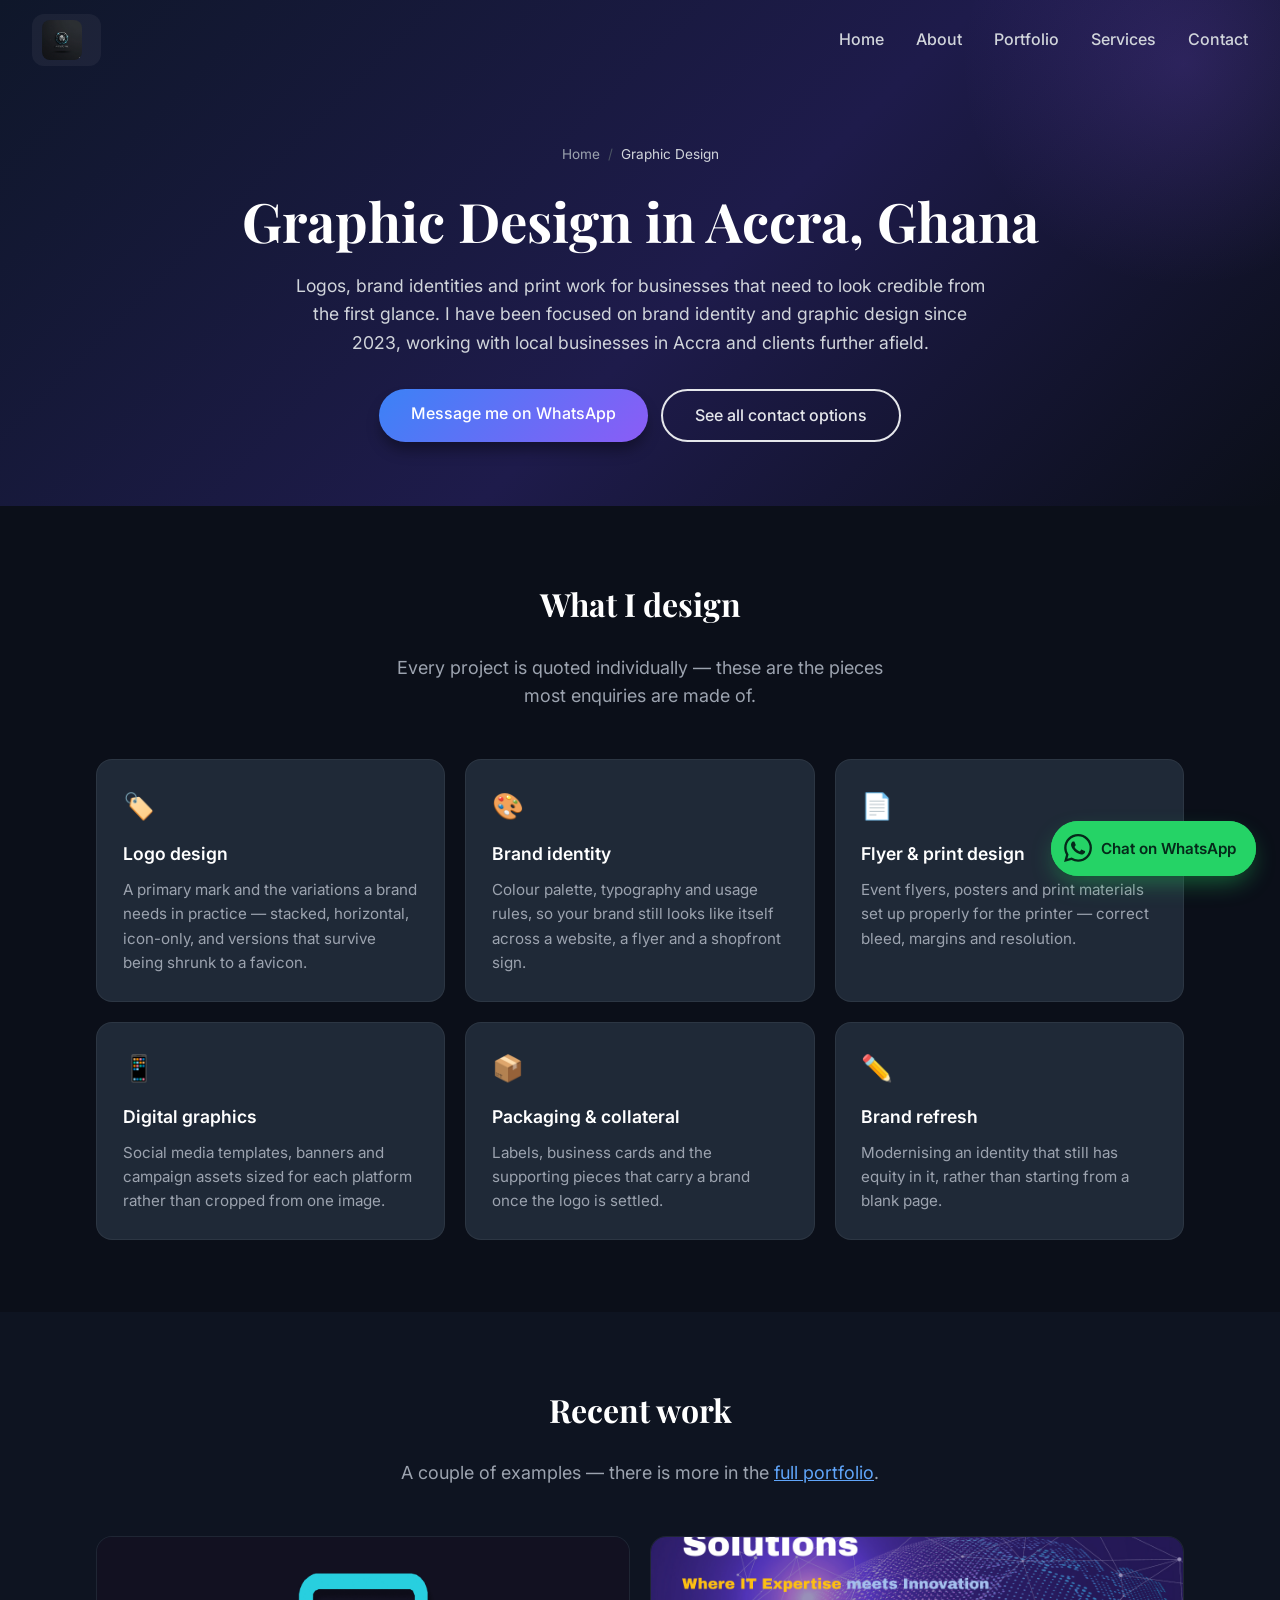
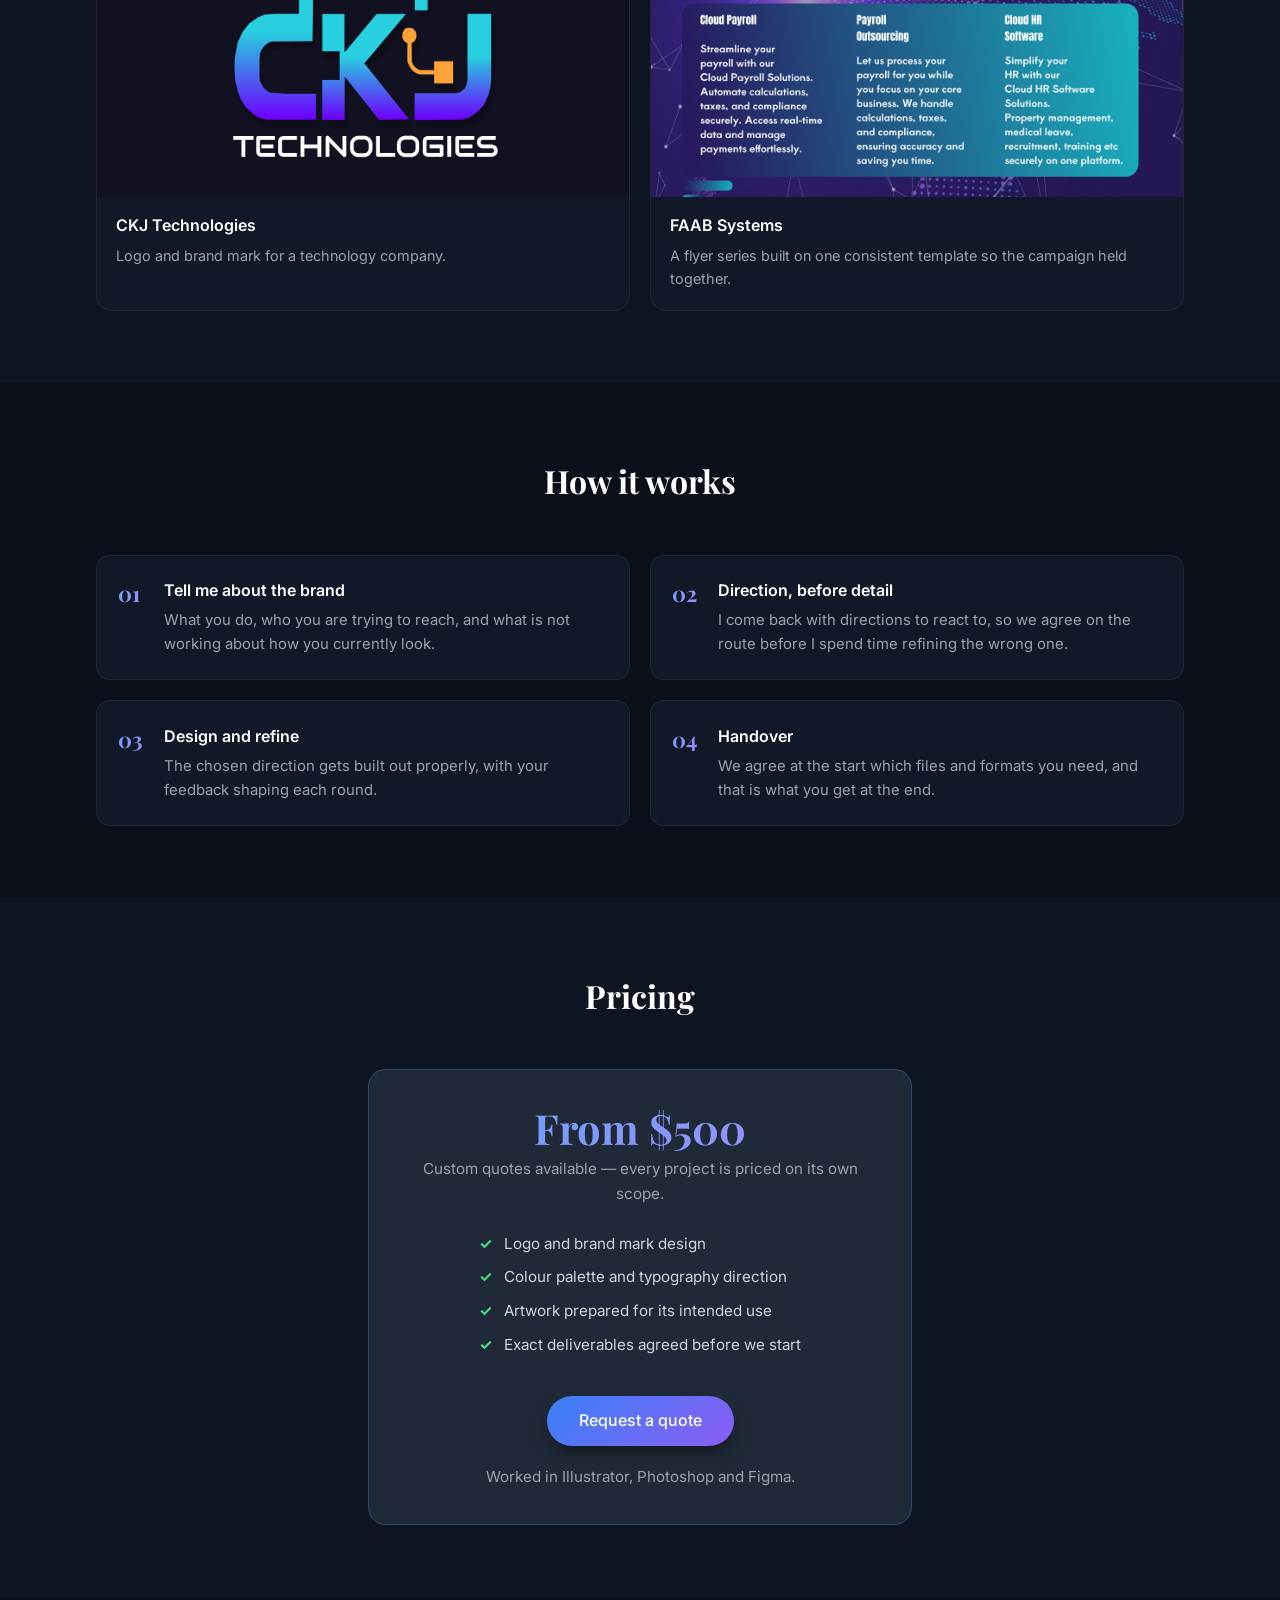
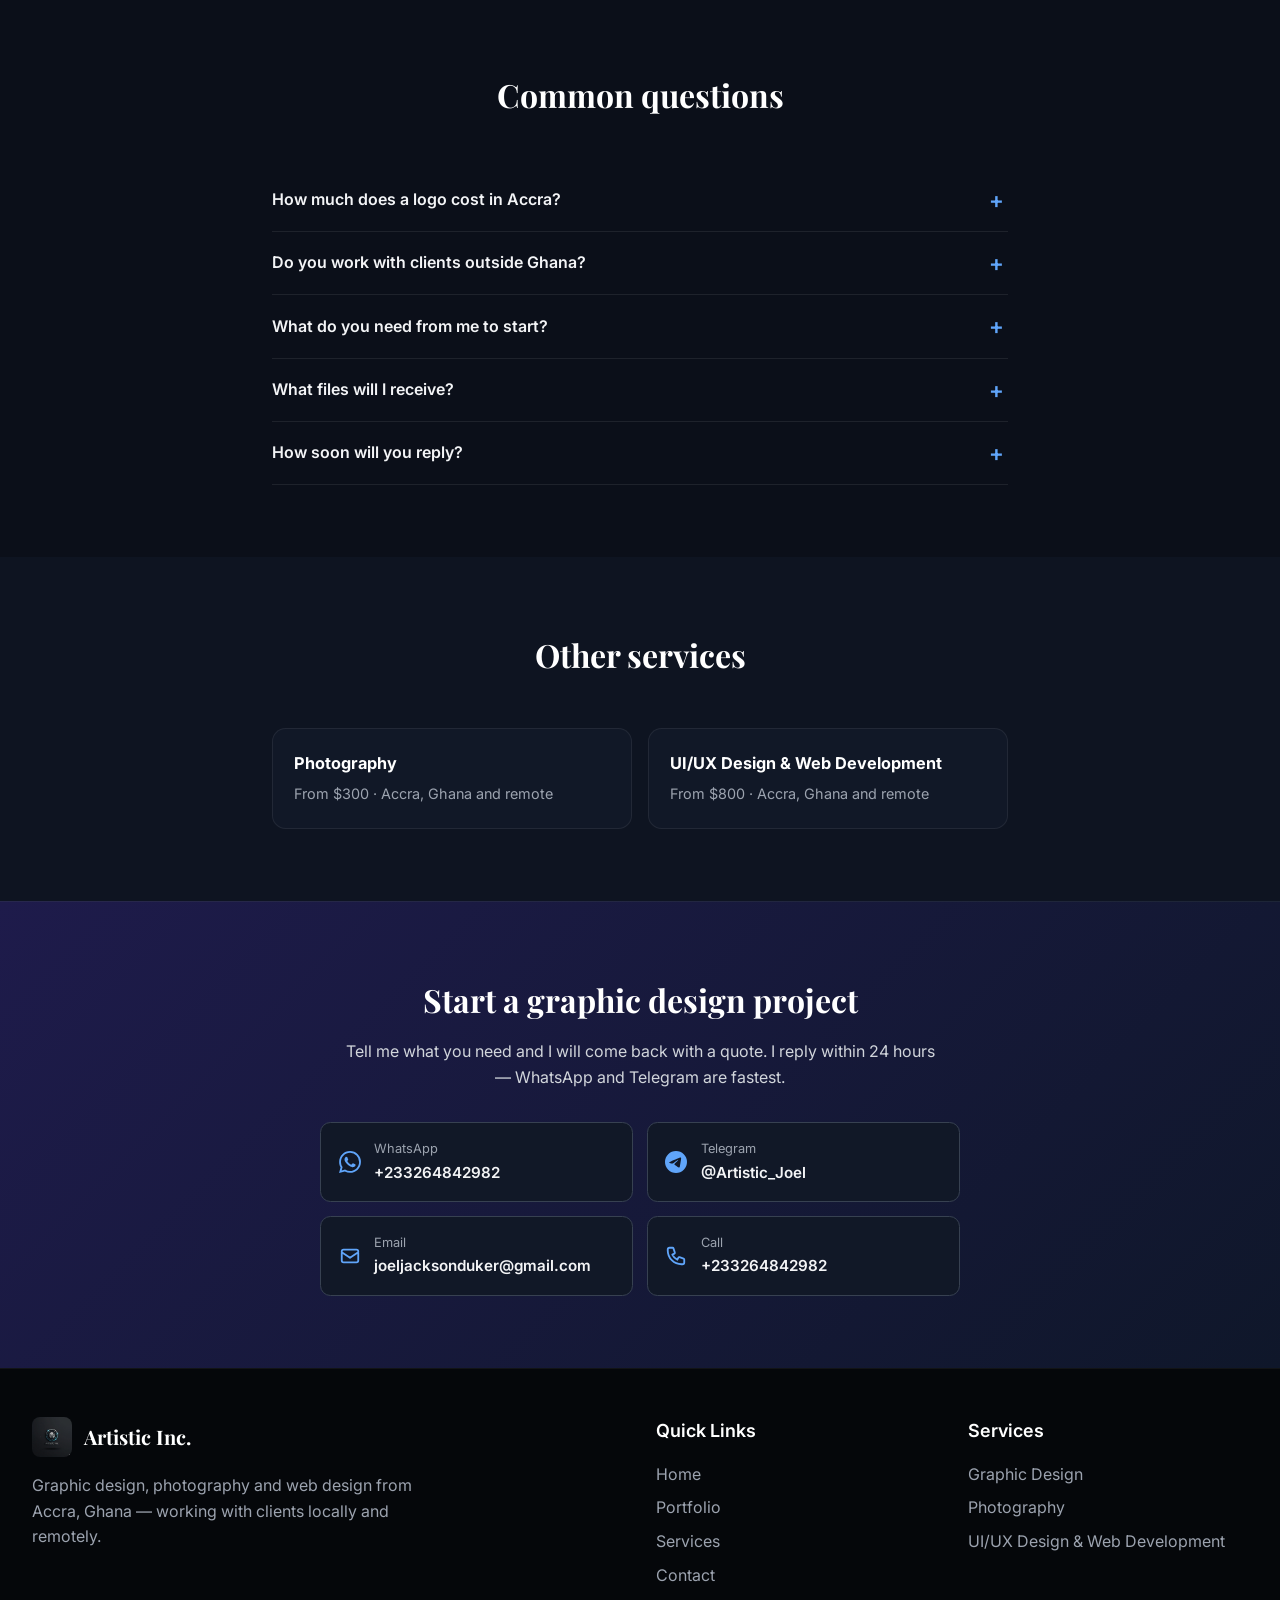
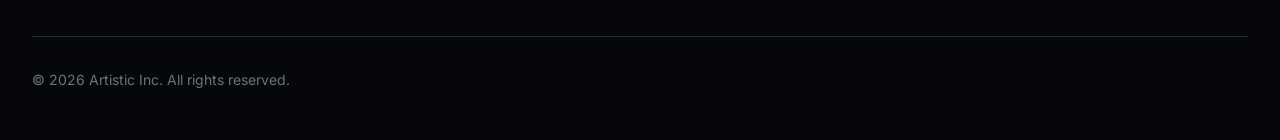
==== commit f931ffd9: "Soften inferred deliverable and ownership terms on service pages The FAQ and pricing copy asserted t" ====
--- a/graphic-design/index.html
+++ b/graphic-design/index.html
@@ -137,10 +137,10 @@
         },
         {
           "@type": "Question",
-          "name": "Will I get the source files?",
+          "name": "What files will I receive?",
           "acceptedAnswer": {
             "@type": "Answer",
-            "text": "Yes. You receive the editable source files along with exports for print, web and social, so you are not locked into coming back to me for every small change."
+            "text": "That depends on what the project needs, so we settle it upfront. Before any work starts I will confirm which files and formats you will get, so there are no surprises at handover."
           }
         },
         {
@@ -233,7 +233,7 @@
                 <div class="offer-card">
                     <span class="offer-icon" aria-hidden="true">🏷️</span>
                     <h3>Logo design</h3>
-                    <p>A primary mark plus the variations you actually need — stacked, horizontal, icon-only, and versions that survive being shrunk to a favicon.</p>
+                    <p>A primary mark and the variations a brand needs in practice — stacked, horizontal, icon-only, and versions that survive being shrunk to a favicon.</p>
                 </div>
                 <div class="offer-card">
                     <span class="offer-icon" aria-hidden="true">🎨</span>
@@ -309,7 +309,7 @@
                 </li>
                 <li>
                     <h3>Handover</h3>
-                    <p>You get the working files and export formats you need — print, web and social — not just a single JPG.</p>
+                    <p>We agree at the start which files and formats you need, and that is what you get at the end.</p>
                 </li>
             </ol>
         </div>
@@ -324,10 +324,10 @@
                 <div class="pricing-amount">From $500</div>
                 <p class="pricing-note">Custom quotes available &mdash; every project is priced on its own scope.</p>
                 <ul class="pricing-includes">
-                    <li>Primary logo plus the variations you need</li>
-                    <li>Colour palette and typography</li>
-                    <li>Print-ready and web-ready exports</li>
-                    <li>Source files handed over</li>
+                    <li>Logo and brand mark design</li>
+                    <li>Colour palette and typography direction</li>
+                    <li>Artwork prepared for its intended use</li>
+                    <li>Exact deliverables agreed before we start</li>
                 </ul>
                 <div>
                     <a class="btn-primary" href="https://wa.me/233264842982?text=Hi%20Joel%2C%20I%20saw%20your%20Graphic%20Design%20page%20and%20I%27d%20like%20to%20discuss%20a%20project." target="_blank" rel="noopener" style="text-decoration:none; display:inline-block;">Request a quote</a>
@@ -356,8 +356,8 @@
                     <div class="faq-answer">A short description of your business, who your customers are, and any examples of work you like or dislike. If you have existing brand materials, send those too. We can talk it through over WhatsApp if writing it out is easier said than done.</div>
                 </details>
                 <details class="faq-item">
-                    <summary>Will I get the source files?</summary>
-                    <div class="faq-answer">Yes. You receive the editable source files along with exports for print, web and social, so you are not locked into coming back to me for every small change.</div>
+                    <summary>What files will I receive?</summary>
+                    <div class="faq-answer">That depends on what the project needs, so we settle it upfront. Before any work starts I will confirm which files and formats you will get, so there are no surprises at handover.</div>
                 </details>
                 <details class="faq-item">
                     <summary>How soon will you reply?</summary>
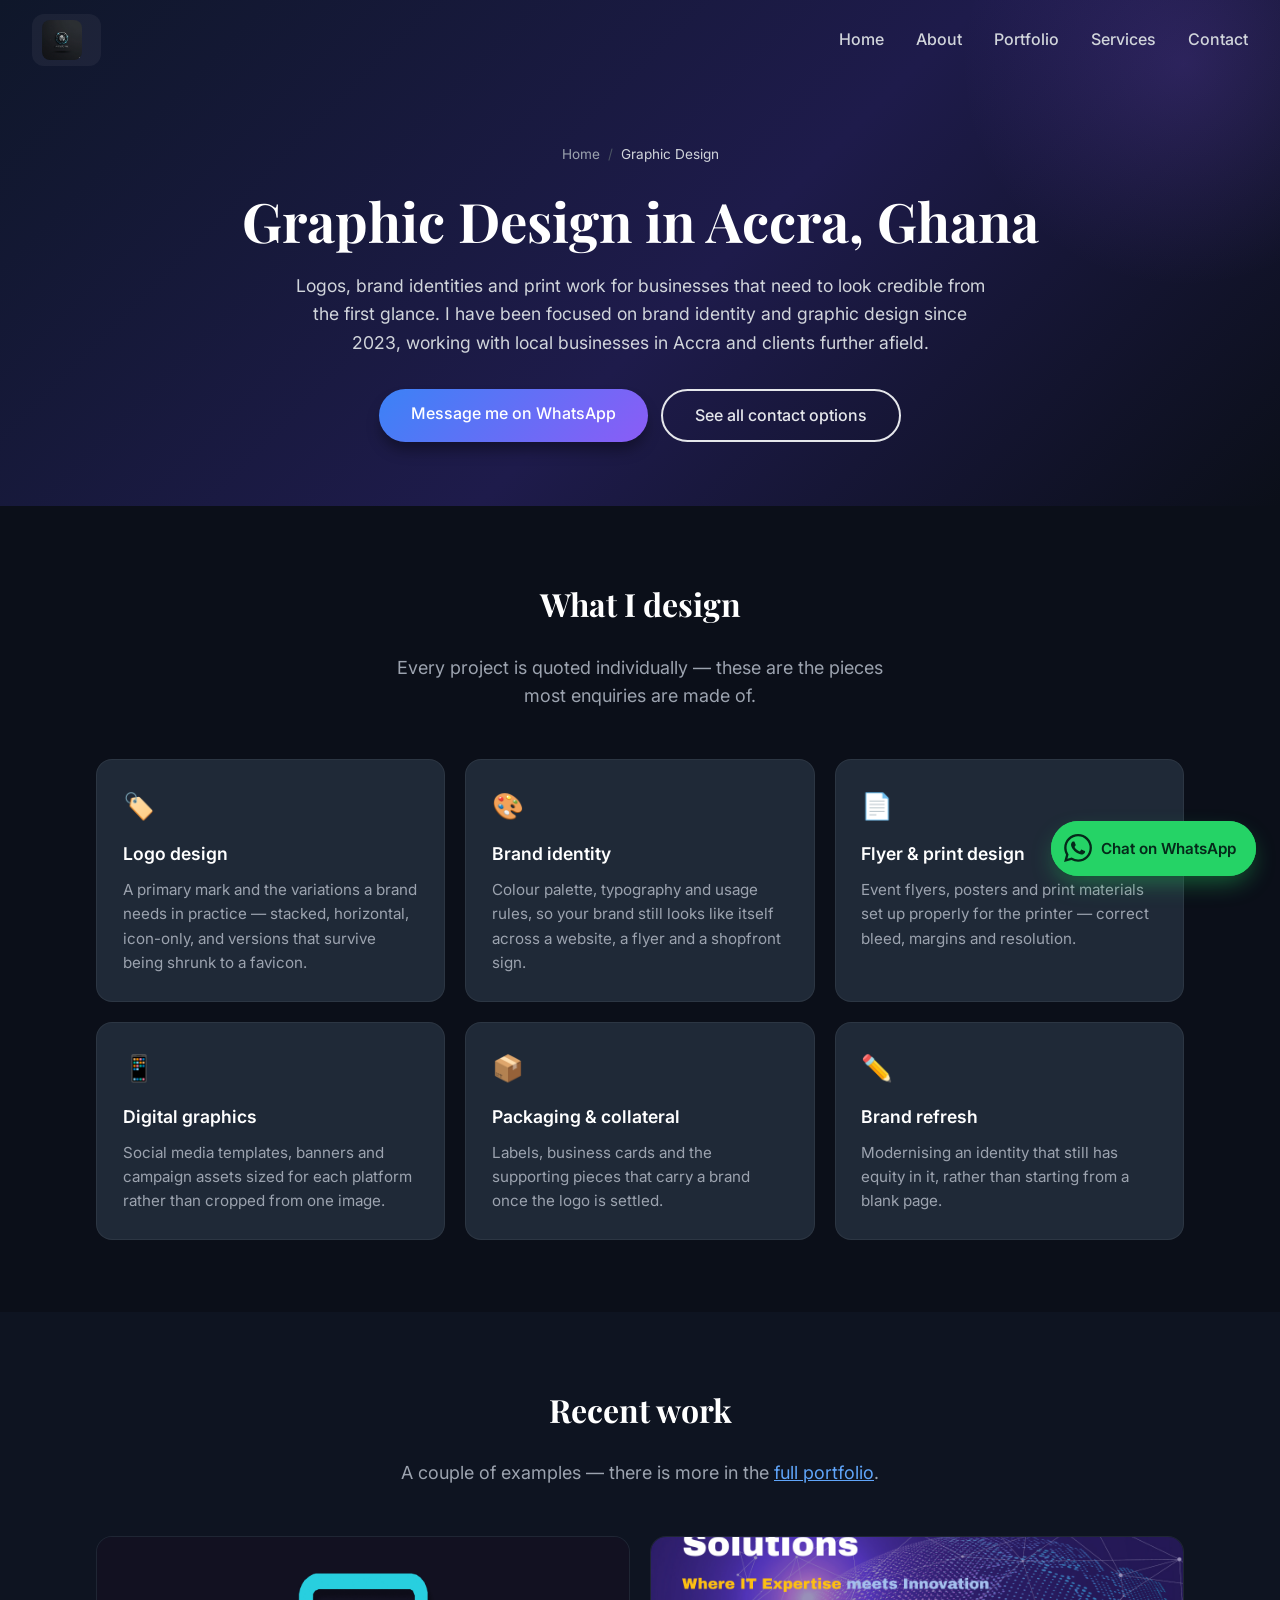
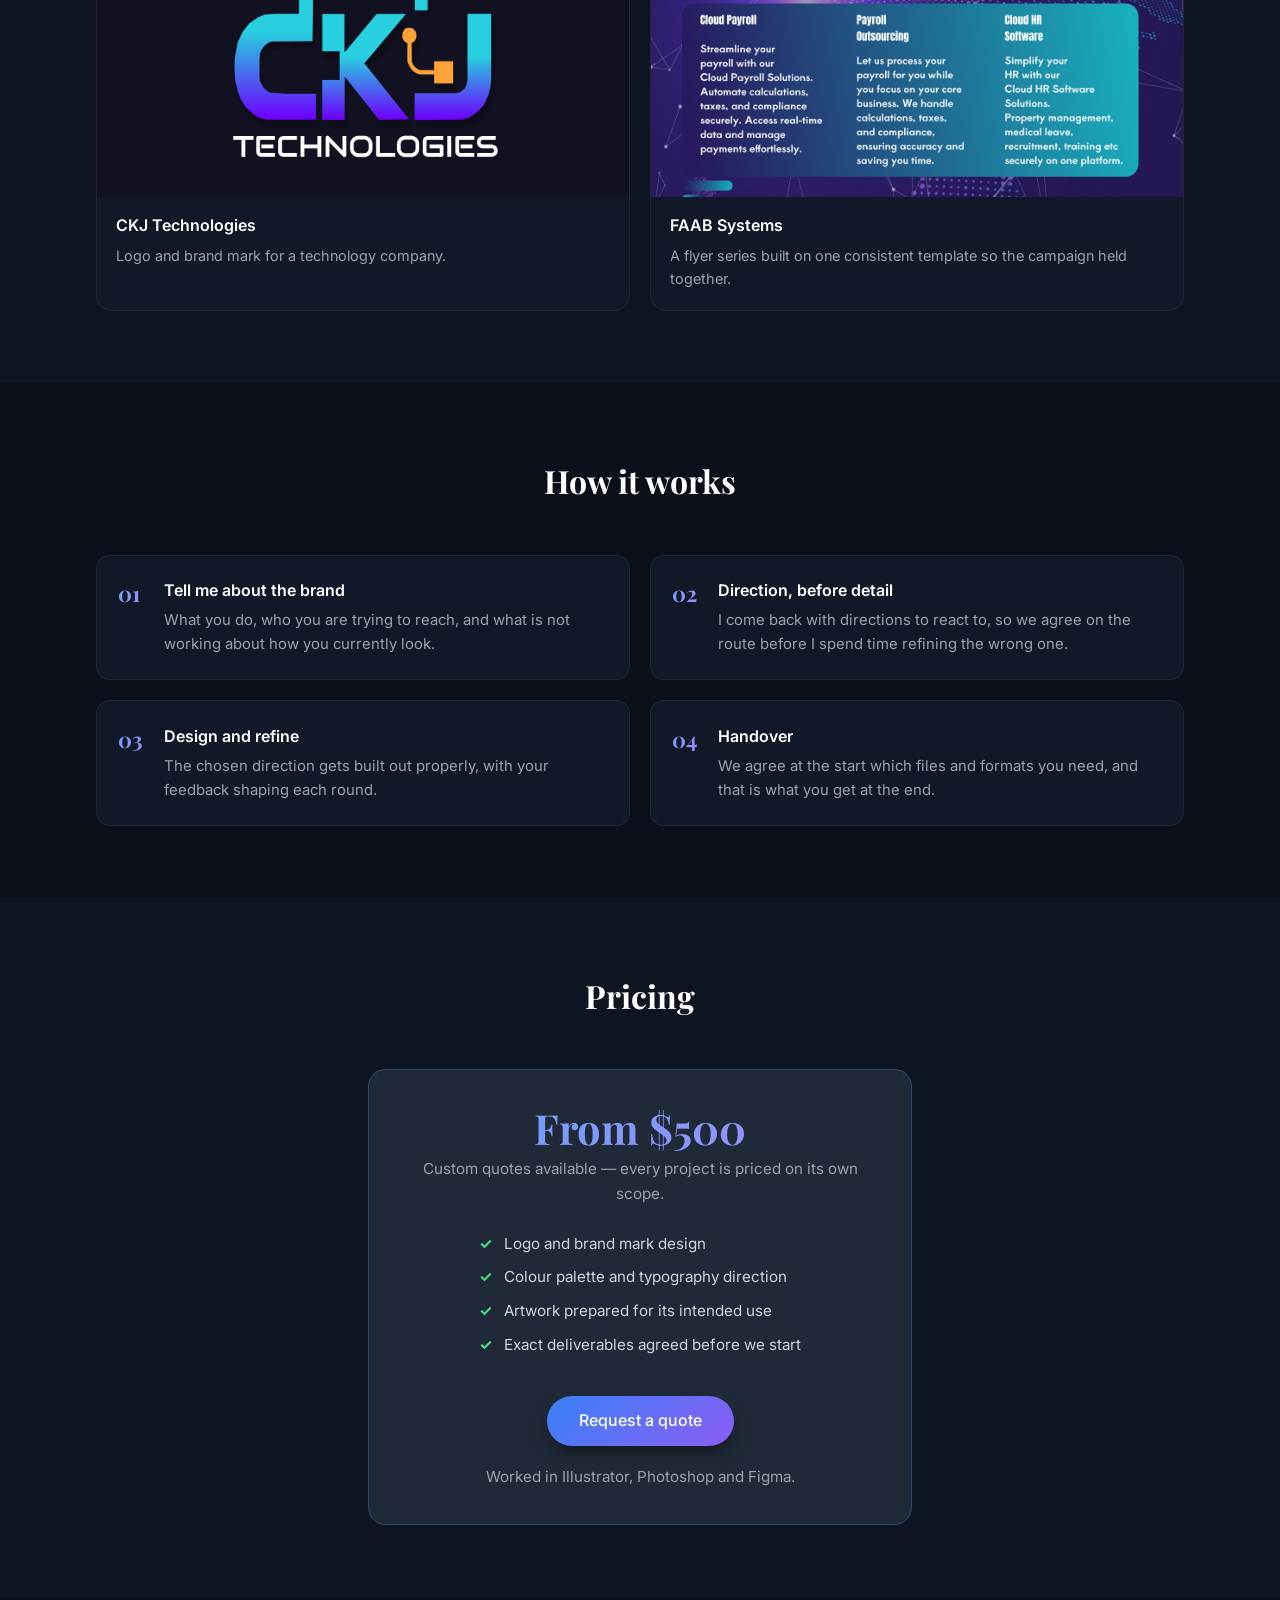
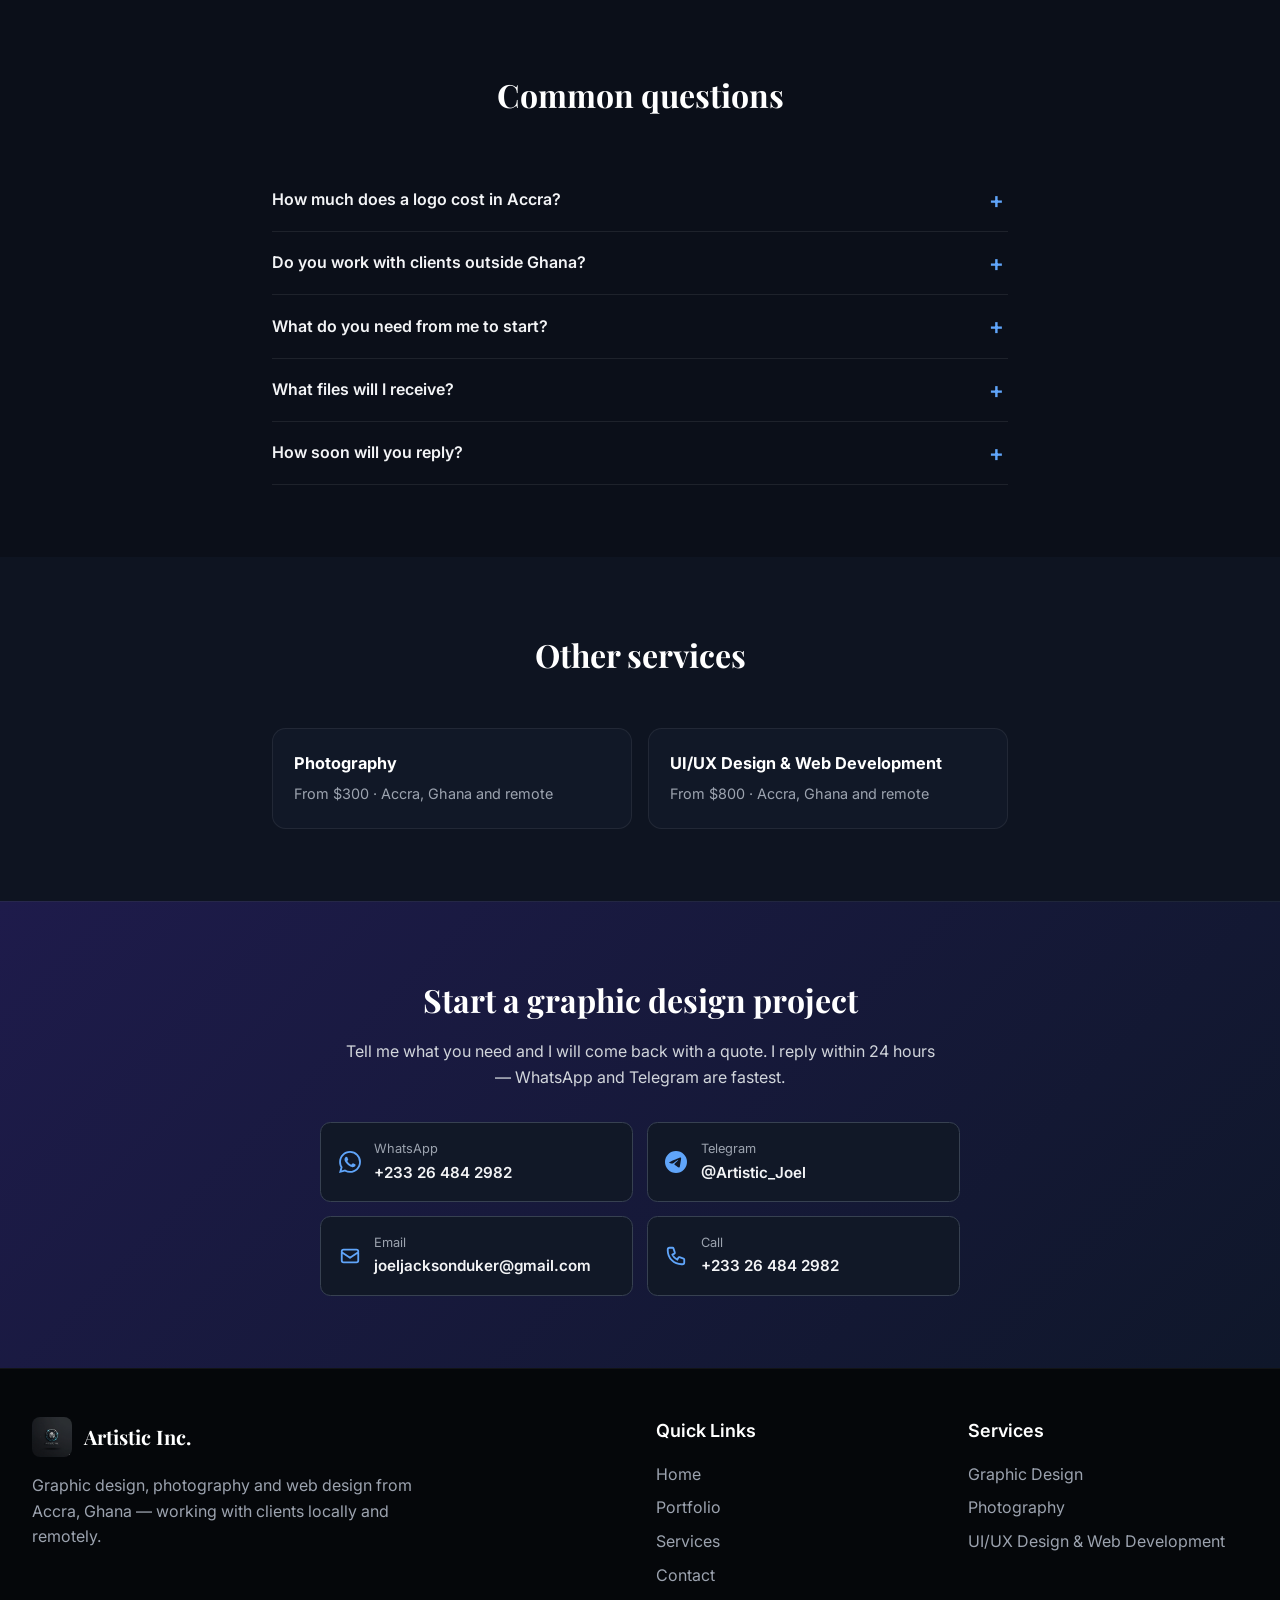
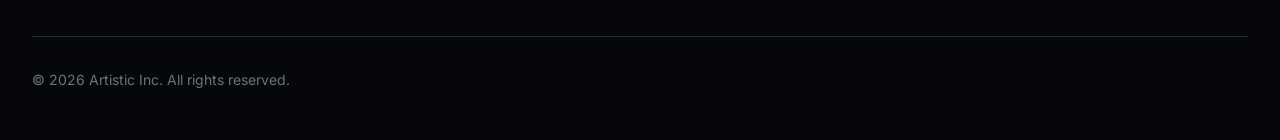
==== commit fb23d48a: "Make the phone number consistent and clickable for Google Business Profile Google cross-references t" ====
--- a/graphic-design/index.html
+++ b/graphic-design/index.html
@@ -391,7 +391,7 @@
         <div class="cta-methods">
             <a class="cta-method" href="https://wa.me/233264842982?text=Hi%20Joel%2C%20I%20saw%20your%20Graphic%20Design%20page%20and%20I%27d%20like%20to%20discuss%20a%20project." target="_blank" rel="noopener">
                 <svg viewBox="0 0 24 24" fill="currentColor" aria-hidden="true"><path d="M17.472 14.382c-.297-.149-1.758-.867-2.03-.967-.273-.099-.471-.148-.67.15-.197.297-.767.966-.94 1.164-.173.199-.347.223-.644.075-.297-.15-1.255-.463-2.39-1.475-.883-.788-1.48-1.761-1.653-2.059-.173-.297-.018-.458.13-.606.134-.133.298-.347.446-.52.15-.174.2-.298.3-.497.099-.198.05-.371-.025-.52-.075-.149-.669-1.612-.916-2.207-.242-.579-.487-.5-.669-.51a12.8 12.8 0 0 0-.57-.01c-.198 0-.52.074-.792.372-.272.297-1.04 1.016-1.04 2.479 0 1.462 1.065 2.875 1.213 3.074.149.198 2.096 3.2 5.077 4.487.709.306 1.262.489 1.694.625.712.227 1.36.195 1.871.118.571-.085 1.758-.719 2.006-1.413.248-.694.248-1.289.173-1.413-.074-.124-.272-.198-.57-.347m-5.421 7.403h-.004a9.87 9.87 0 0 1-5.031-1.378l-.361-.214-3.741.982.998-3.648-.235-.374a9.86 9.86 0 0 1-1.51-5.26c.001-5.45 4.436-9.884 9.888-9.884a9.82 9.82 0 0 1 6.988 2.896 9.83 9.83 0 0 1 2.893 6.994c-.003 5.45-4.437 9.886-9.885 9.886m8.413-18.297A11.82 11.82 0 0 0 12.05 0C5.495 0 .16 5.335.157 11.892c0 2.096.547 4.142 1.588 5.945L.057 24l6.305-1.654a11.88 11.88 0 0 0 5.683 1.448h.005c6.554 0 11.89-5.335 11.893-11.893A11.82 11.82 0 0 0 20.465 3.49"/></svg>
-                <div><span>WhatsApp</span><strong>+233264842982</strong></div>
+                <div><span>WhatsApp</span><strong>+233 26 484 2982</strong></div>
             </a>
             <a class="cta-method" href="https://t.me/Artistic_Joel" target="_blank" rel="noopener">
                 <svg viewBox="0 0 24 24" fill="currentColor" aria-hidden="true"><path d="M11.944 0A12 12 0 0 0 0 12a12 12 0 0 0 12 12 12 12 0 0 0 12-12A12 12 0 0 0 12 0a12 12 0 0 0-.056 0zm4.962 7.224c.1-.002.321.023.465.14a.506.506 0 0 1 .171.325c.016.093.036.306.02.472-.18 1.898-.962 6.502-1.36 8.627-.168.9-.499 1.201-.82 1.23-.696.065-1.225-.46-1.9-.902-1.056-.693-1.653-1.124-2.678-1.8-1.185-.78-.417-1.21.258-1.91.177-.184 3.247-2.977 3.307-3.23.007-.032.014-.15-.056-.212s-.174-.041-.249-.024c-.106.024-1.793 1.14-5.061 3.345-.48.33-.913.49-1.302.48-.428-.008-1.252-.241-1.865-.44-.752-.245-1.349-.374-1.297-.789.027-.216.325-.437.893-.663 3.498-1.524 5.83-2.529 6.998-3.014 3.332-1.386 4.025-1.627 4.476-1.635z"/></svg>
@@ -403,7 +403,7 @@
             </a>
             <a class="cta-method" href="tel:+233264842982">
                 <svg viewBox="0 0 24 24" fill="none" stroke="currentColor" stroke-width="2" aria-hidden="true"><path stroke-linecap="round" stroke-linejoin="round" d="M3 5a2 2 0 012-2h3.28a1 1 0 01.948.684l1.498 4.493a1 1 0 01-.502 1.21l-2.257 1.13a11.042 11.042 0 005.516 5.516l1.13-2.257a1 1 0 011.21-.502l4.493 1.498a1 1 0 01.684.949V19a2 2 0 01-2 2h-1C9.716 21 3 14.284 3 6V5z"/></svg>
-                <div><span>Call</span><strong>+233264842982</strong></div>
+                <div><span>Call</span><strong>+233 26 484 2982</strong></div>
             </a>
         </div>
     </section>
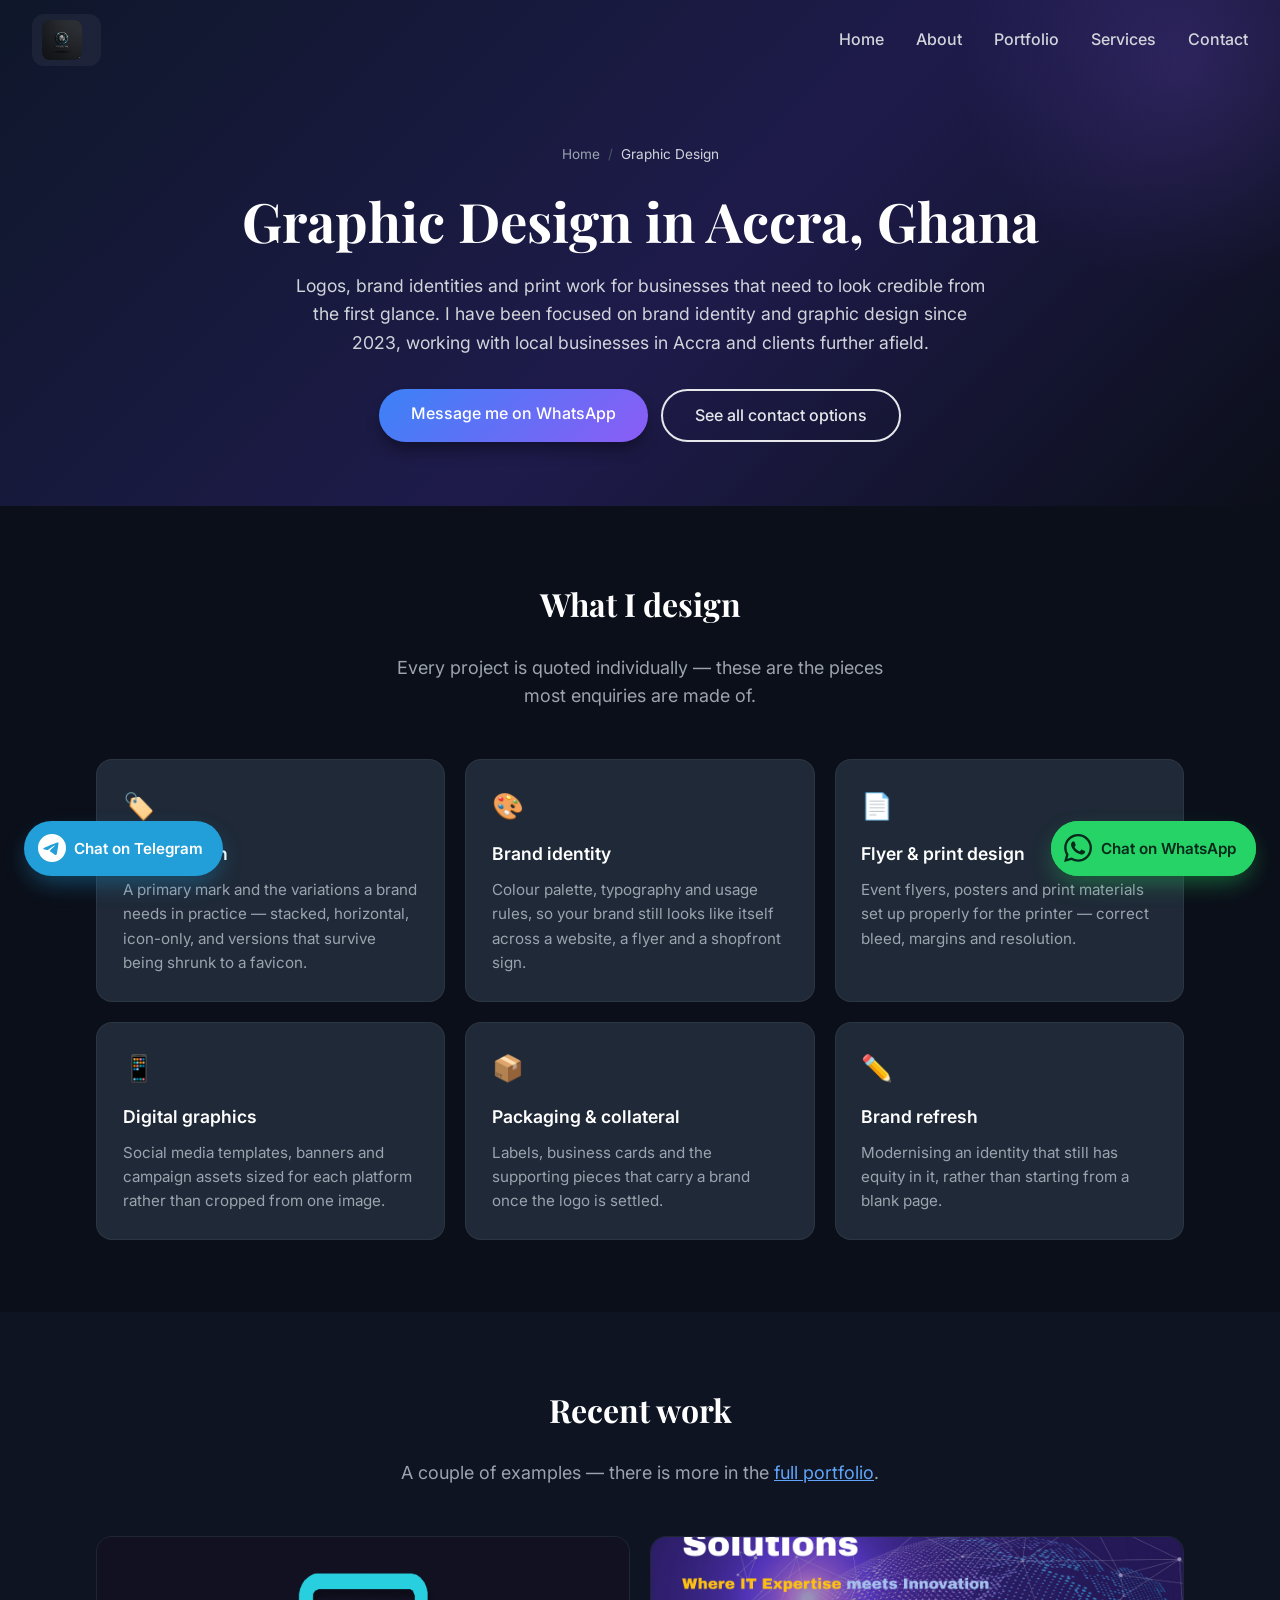
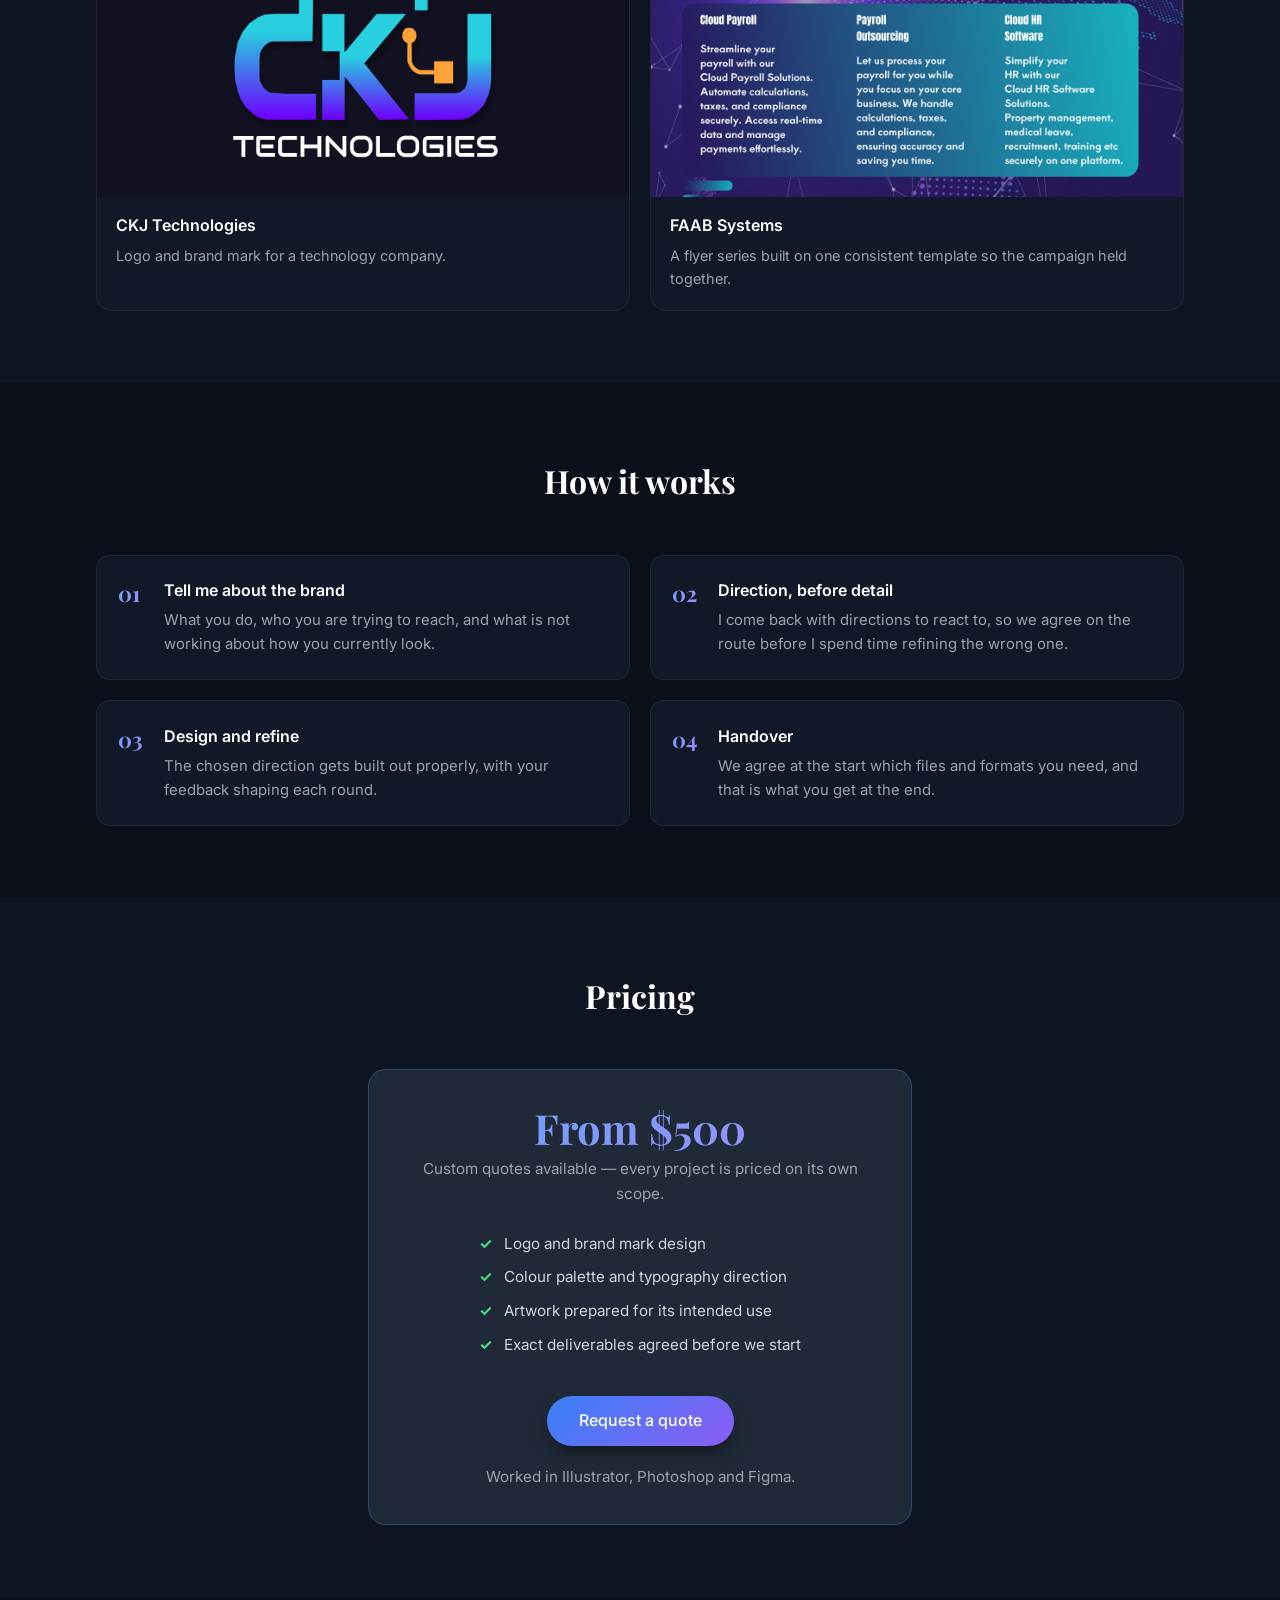
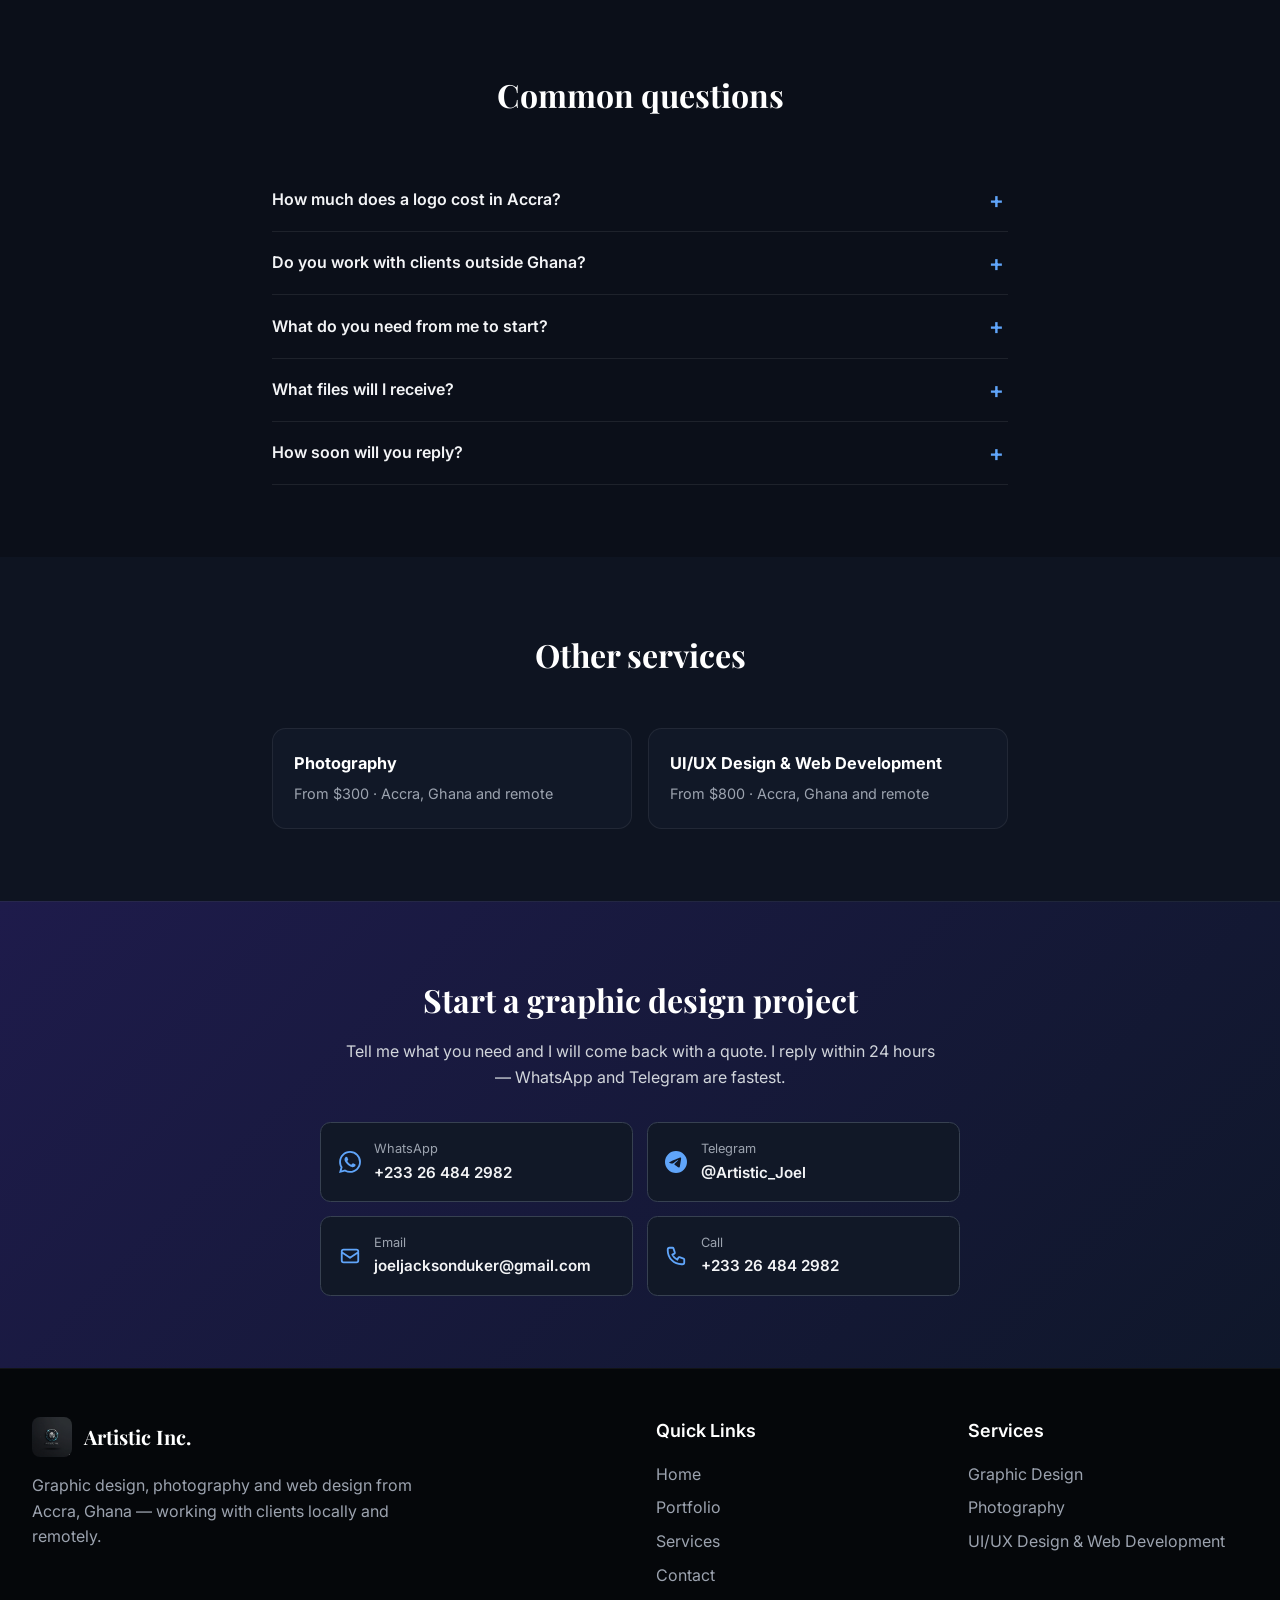
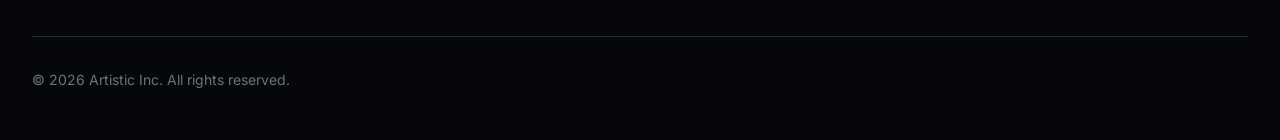
==== commit 27f79ad8: "Add a floating Telegram button at bottom left Mirrors the WhatsApp button on the opposite corner, on" ====
--- a/graphic-design/index.html
+++ b/graphic-design/index.html
@@ -464,5 +464,17 @@
         </svg>
         <span class="whatsapp-fab-label">Chat on WhatsApp</span>
     </a>
+
+    <!-- Floating Telegram enquiry button -->
+    <a class="telegram-fab"
+       href="https://t.me/Artistic_Joel"
+       target="_blank" rel="noopener"
+       data-prefill="Hi Joel, I saw your portfolio at arttistic.online and I&#39;d like to discuss a project."
+       aria-label="Chat with Joel on Telegram about a project">
+        <svg viewBox="0 0 24 24" fill="currentColor" aria-hidden="true" focusable="false">
+            <path d="M11.944 0A12 12 0 0 0 0 12a12 12 0 0 0 12 12 12 12 0 0 0 12-12A12 12 0 0 0 12 0a12 12 0 0 0-.056 0zm4.962 7.224c.1-.002.321.023.465.14a.506.506 0 0 1 .171.325c.016.093.036.306.02.472-.18 1.898-.962 6.502-1.36 8.627-.168.9-.499 1.201-.82 1.23-.696.065-1.225-.46-1.9-.902-1.056-.693-1.653-1.124-2.678-1.8-1.185-.78-.417-1.21.258-1.91.177-.184 3.247-2.977 3.307-3.23.007-.032.014-.15-.056-.212s-.174-.041-.249-.024c-.106.024-1.793 1.14-5.061 3.345-.48.33-.913.49-1.302.48-.428-.008-1.252-.241-1.865-.44-.752-.245-1.349-.374-1.297-.789.027-.216.325-.437.893-.663 3.498-1.524 5.83-2.529 6.998-3.014 3.332-1.386 4.025-1.627 4.476-1.635z"/>
+        </svg>
+        <span class="telegram-fab-label">Chat on Telegram</span>
+    </a>
 </body>
 </html>
--- a/css/style.css
+++ b/css/style.css
@@ -1698,3 +1698,102 @@
 @media print {
     .whatsapp-fab { display: none; }
 }
+
+/* ============================================================
+   Floating Telegram enquiry button (mirrors the WhatsApp one)
+   ------------------------------------------------------------
+   Telegram has no equivalent of wa.me's ?text= for a DM to a
+   person, so the opening message is copied to the clipboard on
+   click and the visitor pastes it into the chat that opens.
+   ============================================================ */
+.telegram-fab {
+    position: fixed;
+    bottom: 1.5rem;
+    left: 1.5rem;
+    z-index: 9998;
+    display: inline-flex;
+    align-items: center;
+    gap: 0.55rem;
+    padding: 0.85rem;
+    border-radius: 9999px;
+    background: #229ed9;
+    color: #ffffff;
+    text-decoration: none;
+    font-weight: 600;
+    font-size: 0.95rem;
+    line-height: 1;
+    box-shadow: 0 10px 25px -5px rgba(34, 158, 217, 0.45),
+                0 4px 6px -4px rgba(0, 0, 0, 0.5);
+    transition: transform 0.25s ease, box-shadow 0.25s ease, background 0.25s ease;
+}
+
+.telegram-fab svg {
+    width: 28px;
+    height: 28px;
+    flex-shrink: 0;
+    display: block;
+}
+
+/* Icon only on phones; full label from tablet up */
+.telegram-fab .telegram-fab-label {
+    display: none;
+    padding-right: 0.4rem;
+}
+
+@media (min-width: 768px) {
+    .telegram-fab .telegram-fab-label { display: inline; }
+}
+
+.telegram-fab:hover,
+.telegram-fab:focus-visible {
+    background: #1b8ac0;
+    color: #ffffff;
+    transform: translateY(-3px);
+    box-shadow: 0 14px 30px -5px rgba(34, 158, 217, 0.6),
+                0 4px 6px -4px rgba(0, 0, 0, 0.5);
+}
+
+.telegram-fab:focus-visible {
+    outline: 3px solid #ffffff;
+    outline-offset: 3px;
+}
+
+/* Confirmation that the opening message is on the clipboard */
+.fab-toast {
+    position: fixed;
+    bottom: 5.25rem;
+    left: 1.5rem;
+    z-index: 9999;
+    max-width: min(20rem, calc(100vw - 3rem));
+    padding: 0.7rem 0.95rem;
+    border-radius: 0.6rem;
+    background: #1f2937;
+    color: #f3f4f6;
+    border: 1px solid rgba(255, 255, 255, 0.12);
+    box-shadow: 0 10px 25px -5px rgba(0, 0, 0, 0.6);
+    font-size: 0.85rem;
+    line-height: 1.45;
+    opacity: 0;
+    transform: translateY(6px);
+    transition: opacity 0.25s ease, transform 0.25s ease;
+    pointer-events: none;
+}
+
+.fab-toast.is-visible {
+    opacity: 1;
+    transform: translateY(0);
+}
+
+@media (max-width: 480px) {
+    .telegram-fab { bottom: 1rem; left: 1rem; padding: 0.8rem; }
+    .telegram-fab svg { width: 26px; height: 26px; }
+    .fab-toast { bottom: 4.75rem; left: 1rem; }
+}
+
+@media (prefers-reduced-motion: reduce) {
+    .telegram-fab, .fab-toast { transition: none; }
+}
+
+@media print {
+    .telegram-fab, .fab-toast { display: none; }
+}
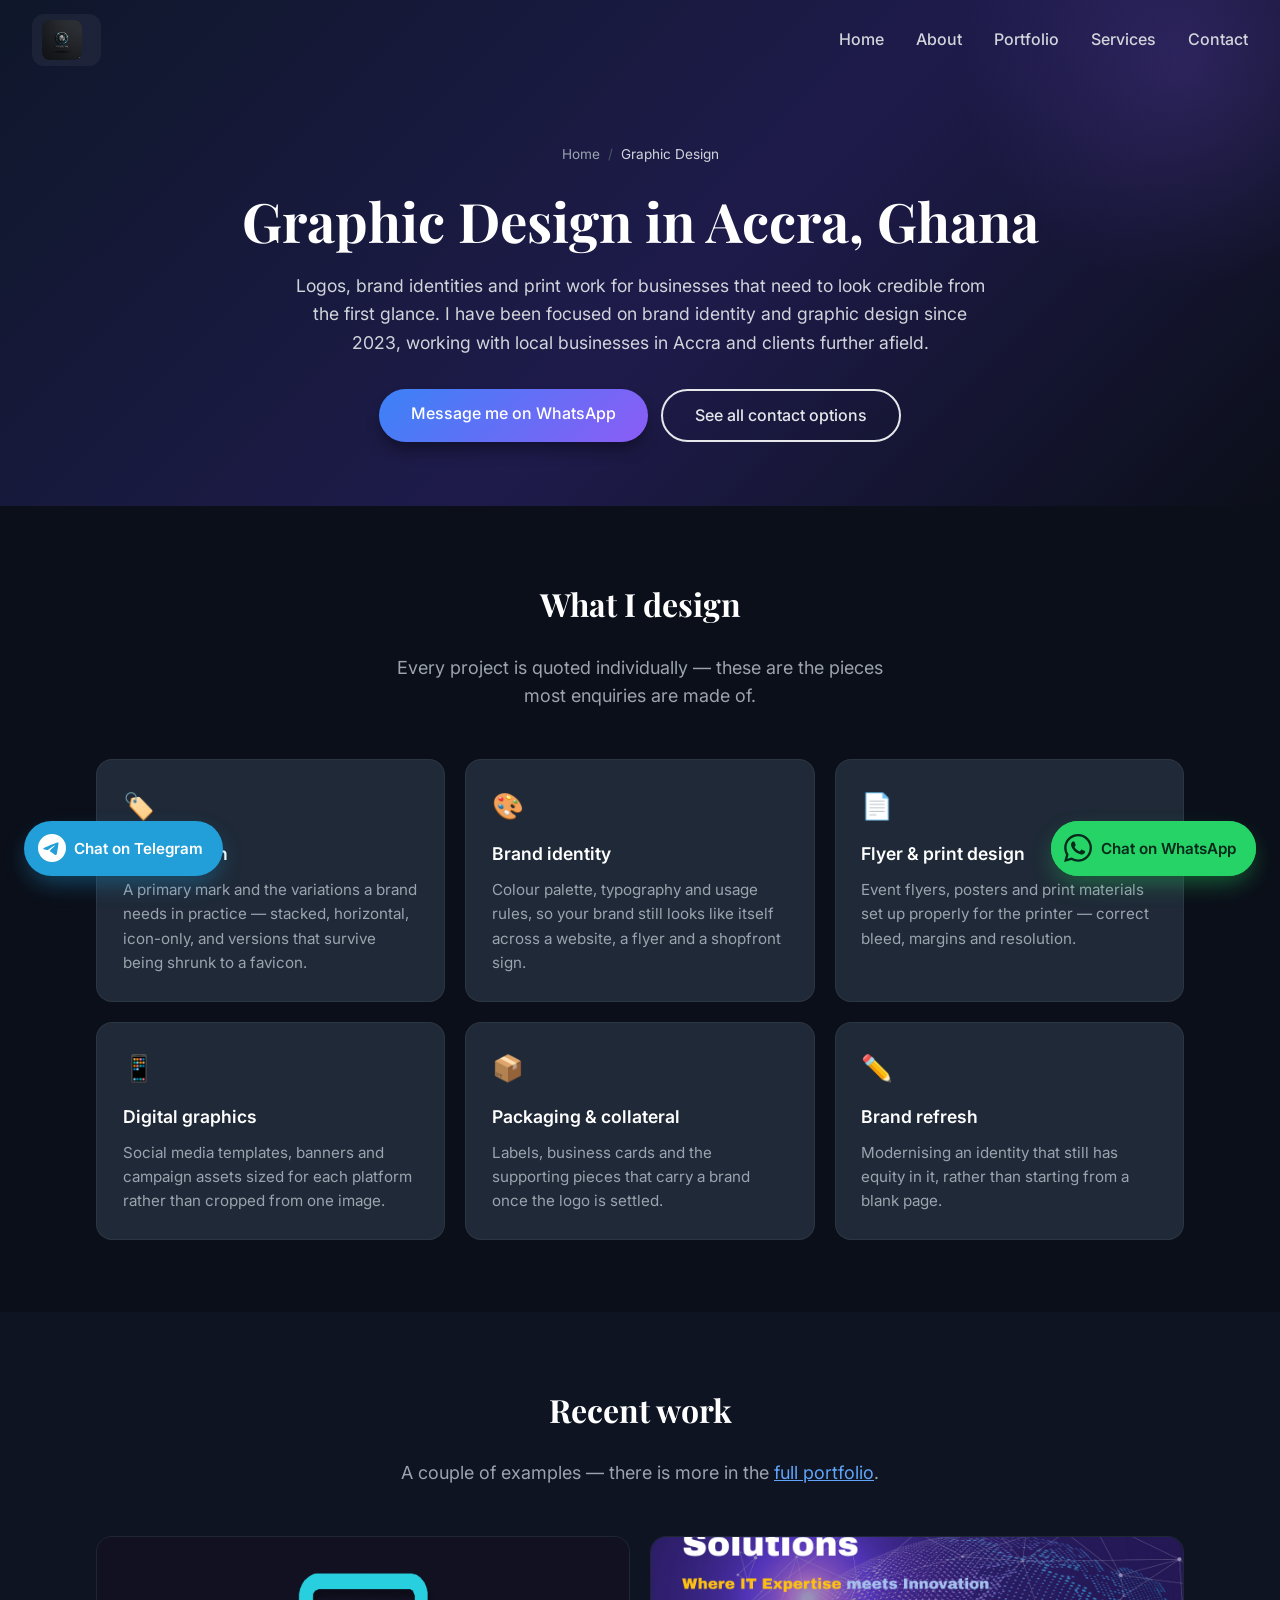
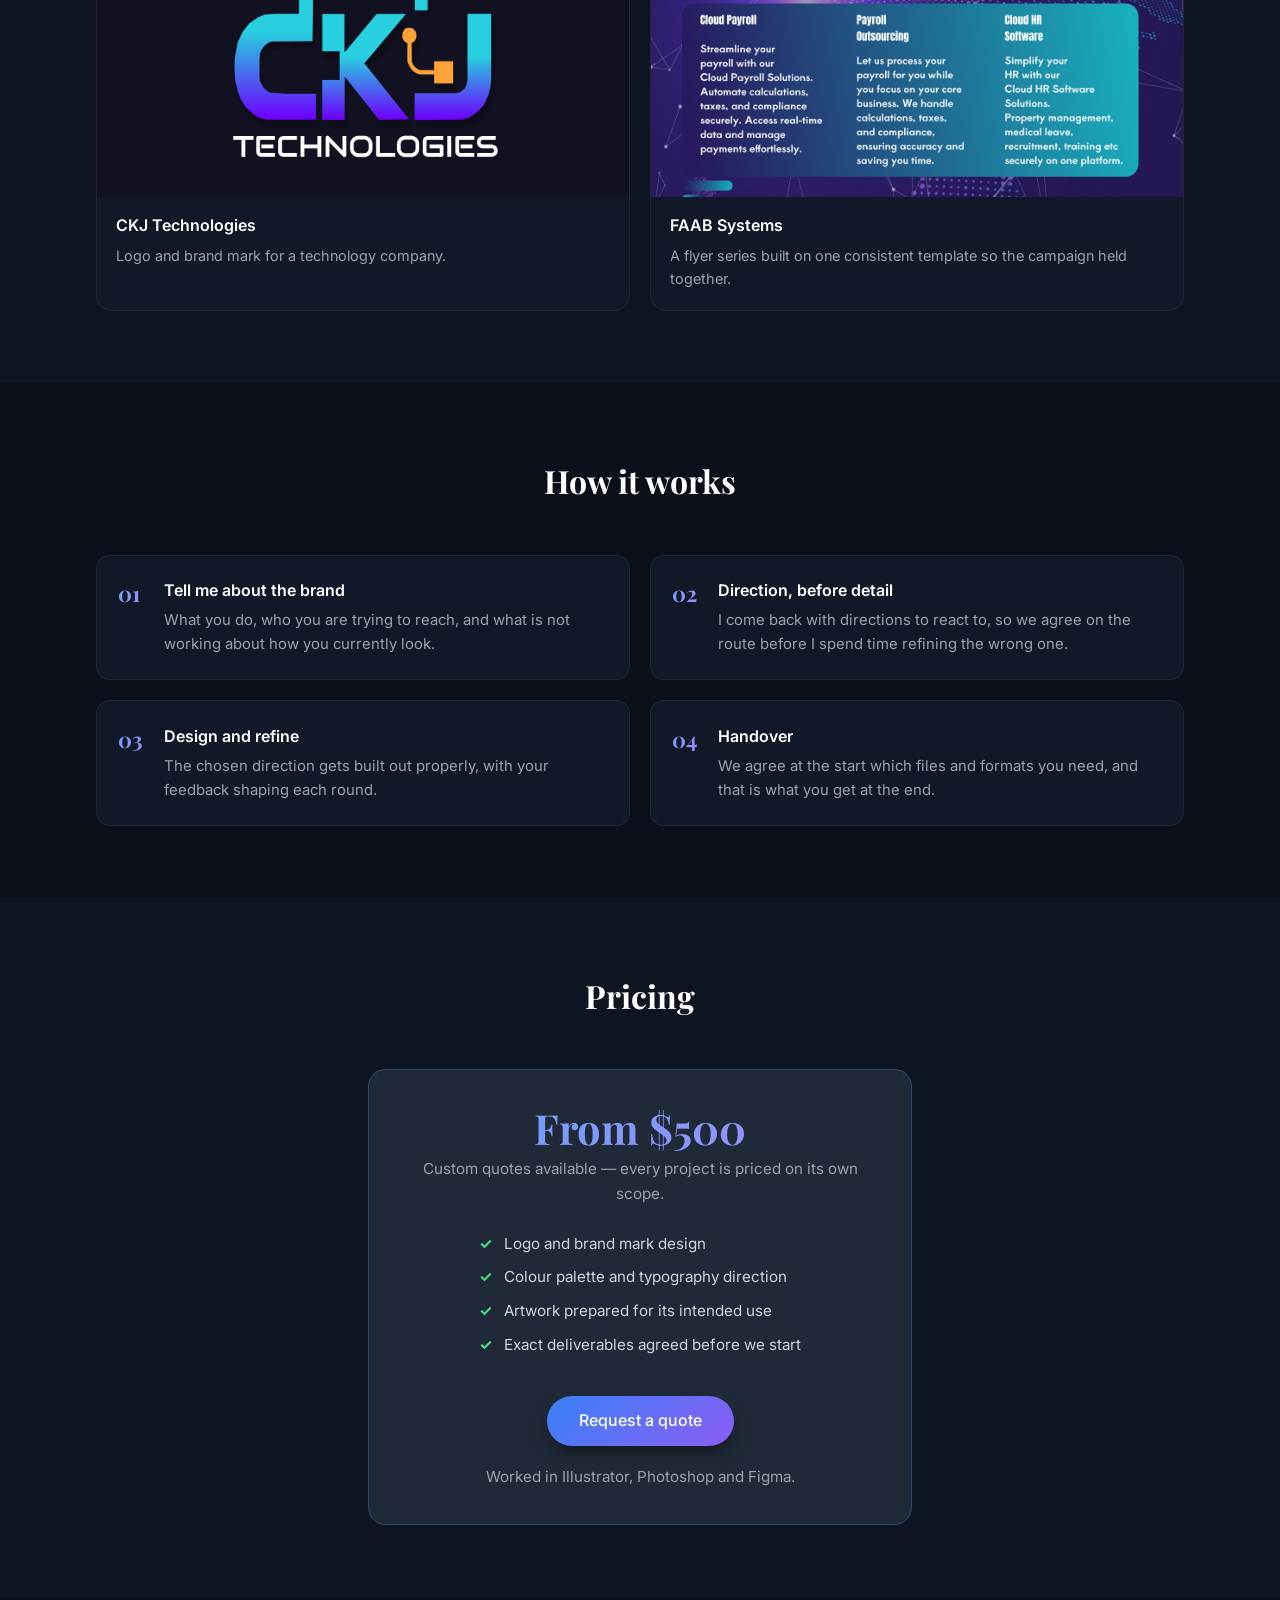
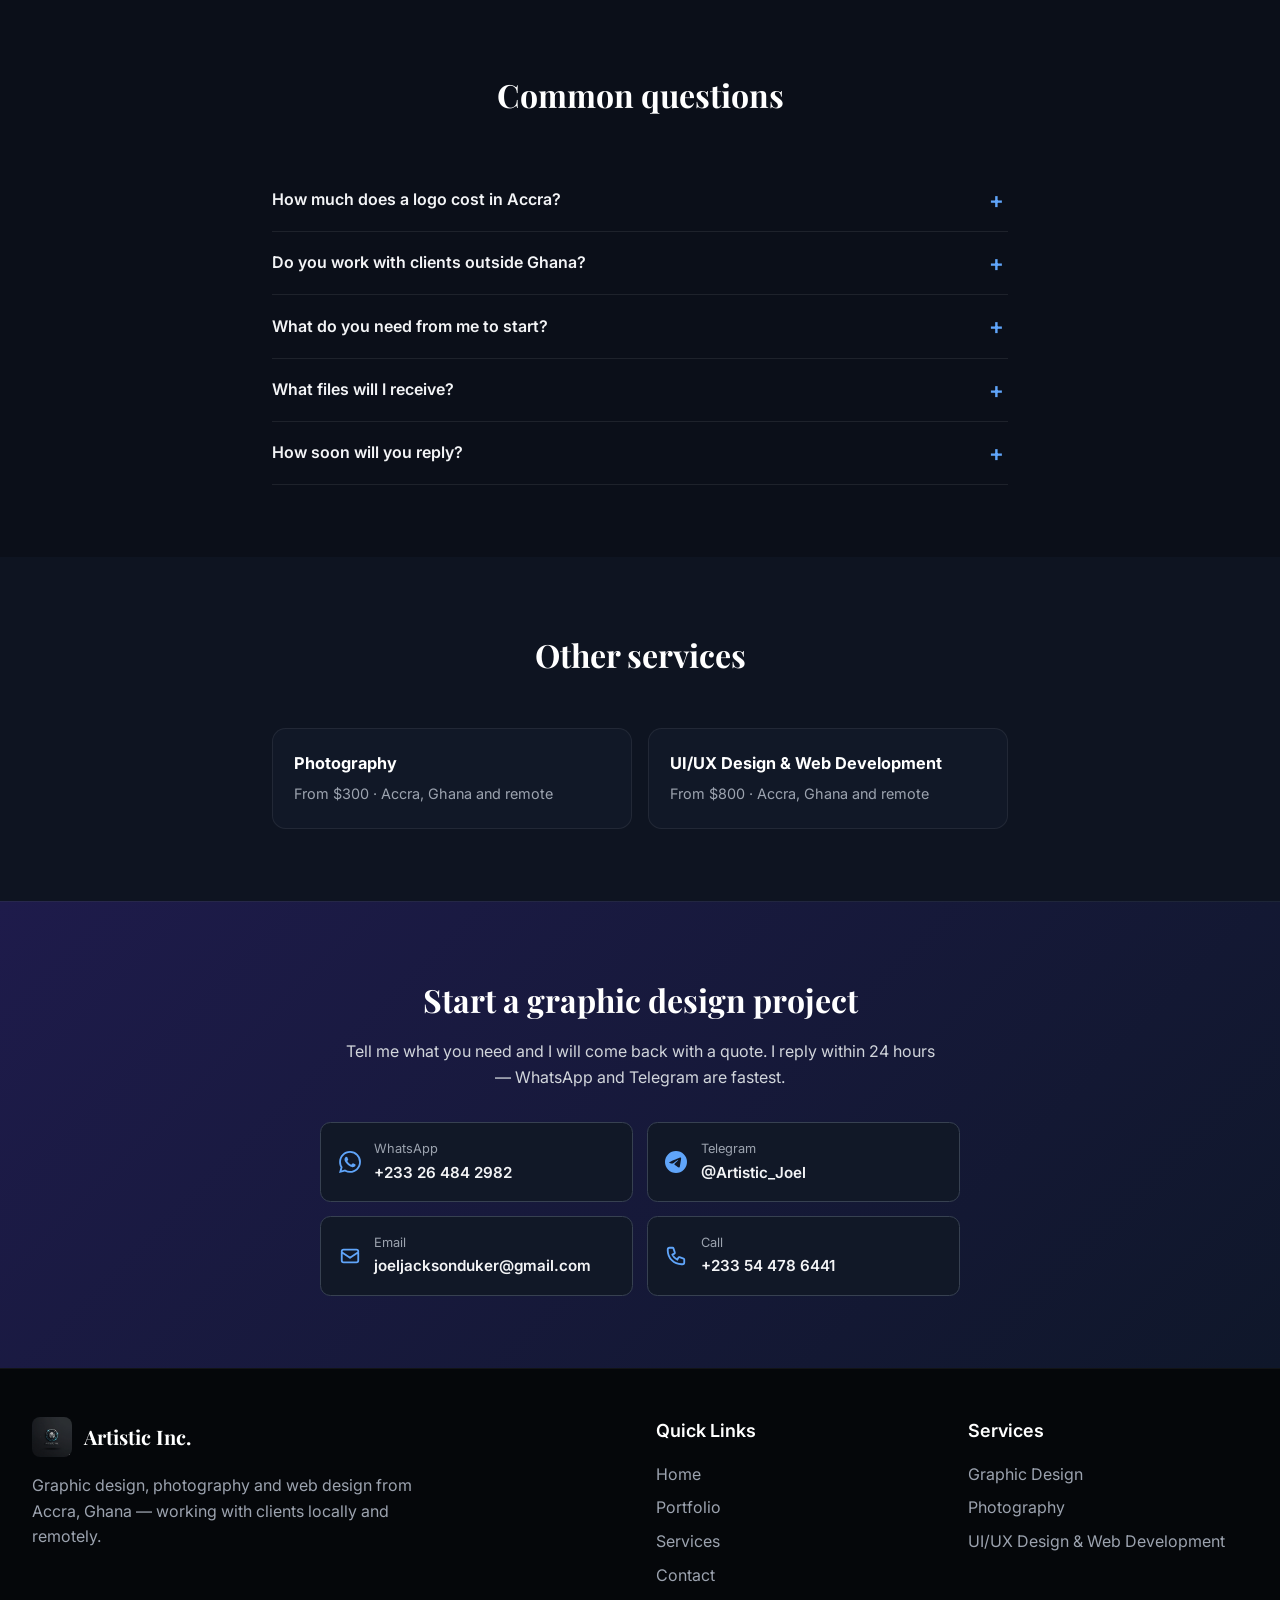
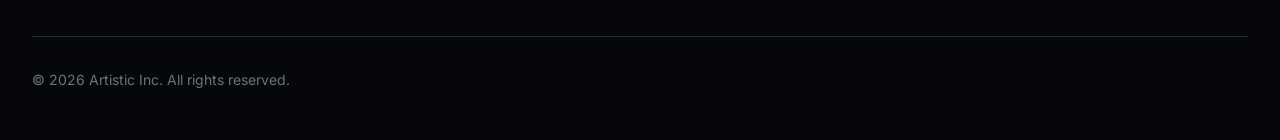
==== commit 0b198ccf: "Use a separate number for calls The site used +233264842982 for both WhatsApp and calling. The call " ====
--- a/graphic-design/index.html
+++ b/graphic-design/index.html
@@ -69,7 +69,7 @@
         "serviceUrl": "https://arttistic.online/graphic-design/",
         "servicePhone": {
           "@type": "ContactPoint",
-          "telephone": "+233264842982",
+          "telephone": "+233544786441",
           "contactType": "sales"
         }
       },
@@ -401,9 +401,9 @@
                 <svg viewBox="0 0 24 24" fill="none" stroke="currentColor" stroke-width="2" aria-hidden="true"><path stroke-linecap="round" stroke-linejoin="round" d="M3 8l9 6 9-6M5 19h14a2 2 0 002-2V7a2 2 0 00-2-2H5a2 2 0 00-2 2v10a2 2 0 002 2z"/></svg>
                 <div><span>Email</span><strong>joeljacksonduker@gmail.com</strong></div>
             </a>
-            <a class="cta-method" href="tel:+233264842982">
+            <a class="cta-method" href="tel:+233544786441">
                 <svg viewBox="0 0 24 24" fill="none" stroke="currentColor" stroke-width="2" aria-hidden="true"><path stroke-linecap="round" stroke-linejoin="round" d="M3 5a2 2 0 012-2h3.28a1 1 0 01.948.684l1.498 4.493a1 1 0 01-.502 1.21l-2.257 1.13a11.042 11.042 0 005.516 5.516l1.13-2.257a1 1 0 011.21-.502l4.493 1.498a1 1 0 01.684.949V19a2 2 0 01-2 2h-1C9.716 21 3 14.284 3 6V5z"/></svg>
-                <div><span>Call</span><strong>+233 26 484 2982</strong></div>
+                <div><span>Call</span><strong>+233 54 478 6441</strong></div>
             </a>
         </div>
     </section>
